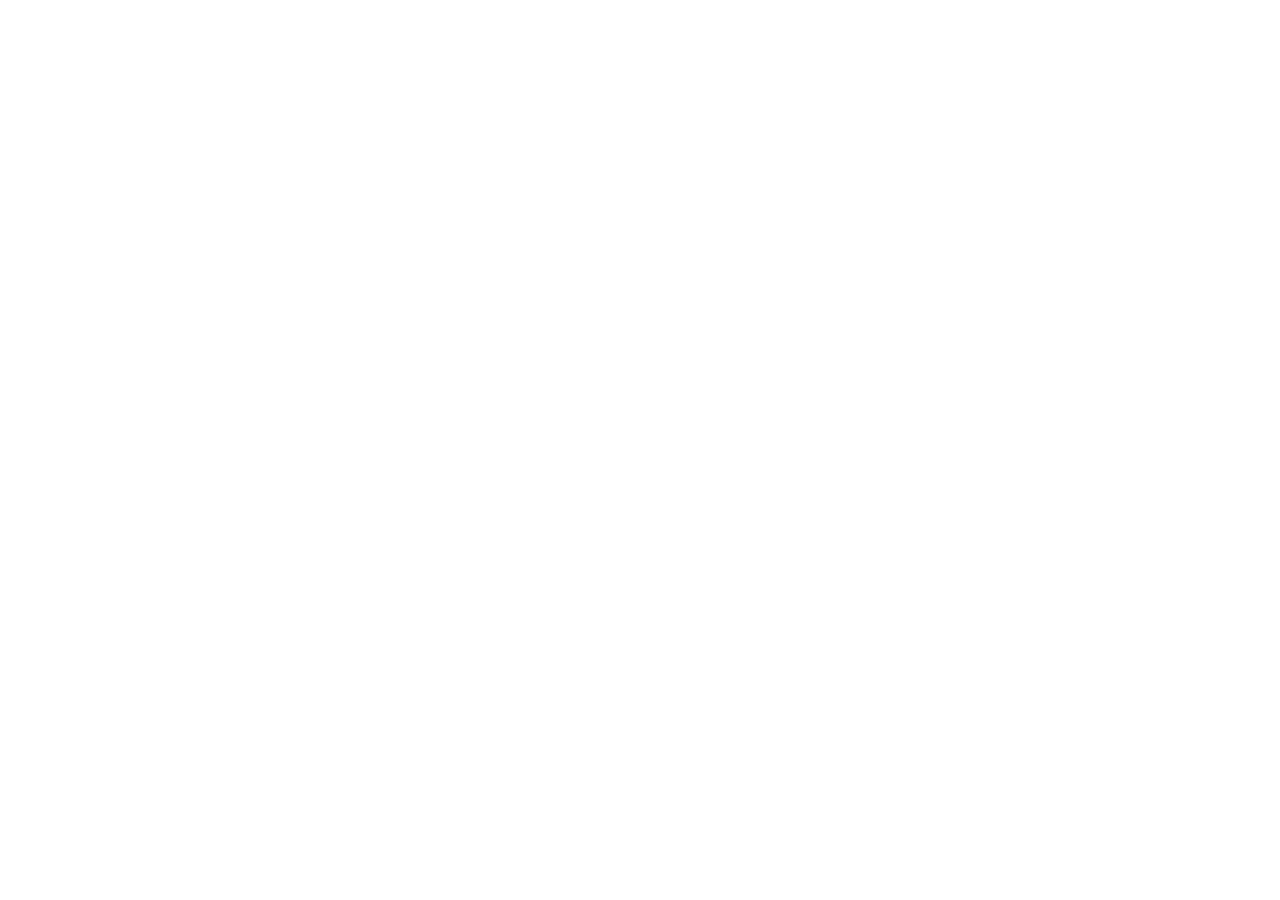
==== index.html @ 52cd780a "更新 index.html" ====
<!DOCTYPE html>
<html lang="zh-TW">
<head>
    <meta charset="UTF-8">
    <meta name="viewport" content="width=device-width, initial-scale=1.0, maximum-scale=1.0, user-scalable=no">
    <title>2025 富國島親子之旅</title>
    
    <!-- 引入 Tailwind CSS -->
    <script src="https://cdn.tailwindcss.com"></script>
    
    <!-- 引入 React 和 Babel -->
    <script crossorigin src="https://unpkg.com/react@18/umd/react.production.min.js"></script>
    <script crossorigin src="https://unpkg.com/react-dom@18/umd/react-dom.production.min.js"></script>
    <script src="https://unpkg.com/@babel/standalone/babel.min.js"></script>

    <style>
        /* 隱藏滾動條但保留功能 */
        .hide-scrollbar::-webkit-scrollbar {
            display: none;
        }
        .hide-scrollbar {
            -ms-overflow-style: none;
            scrollbar-width: none;
        }
        /* iOS 安全區域適配 */
        .pb-safe {
            padding-bottom: env(safe-area-inset-bottom, 20px);
        }
        body {
            -webkit-tap-highlight-color: transparent;
            font-family: -apple-system, BlinkMacSystemFont, "Segoe UI", Roboto, Helvetica, Arial, sans-serif;
        }
        /* 動畫效果 */
        @keyframes float {
            0% { transform: translateY(0px); }
            50% { transform: translateY(-10px); }
            100% { transform: translateY(0px); }
        }
        .animate-float {
            animation: float 3s ease-in-out infinite;
        }
    </style>
</head>
<body class="bg-slate-50 text-slate-800">
    <div id="root"></div>

    <script type="text/babel">
        const { useState, useEffect } = React;

        // --- 圖示組件 (SVG) ---
        const IconBase = ({ children, size = 24, className = "" }) => (
            <svg xmlns="http://www.w3.org/2000/svg" width={size} height={size} viewBox="0 0 24 24" fill="none" stroke="currentColor" strokeWidth="2" strokeLinecap="round" strokeLinejoin="round" className={className}>{children}</svg>
        );

        const Icons = {
            Plane: (props) => <IconBase {...props}><path d="M2 22h20"/><path d="M20.5 10.5a2.5 2.5 0 0 0-2.5-2.5H12L8.5 2H2v6l3.5 3.5L2 19h16v3"/></IconBase>,
            Hotel: (props) => <IconBase {...props}><path d="M2 22h20"/><path d="M10 2h4a2 2 0 0 1 2 2v1h-8V4a2 2 0 0 1 2-2Z"/><path d="M4 10h16v10H4z"/><path d="M10 10v10"/><path d="M16 5v5"/><path d="M8 5v5"/></IconBase>,
            MapPin: (props) => <IconBase {...props}><path d="M20 10c0 6-8 12-8 12s-8-6-8-12a8 8 0 0 1 16 0Z"/><circle cx="12" cy="10" r="3"/></IconBase>,
            Sun: (props) => <IconBase {...props}><circle cx="12" cy="12" r="4"/><path d="M12 2v2"/><path d="M12 20v2"/><path d="m4.93 4.93 1.41 1.41"/><path d="m17.66 17.66 1.41 1.41"/><path d="M2 12h2"/><path d="M20 12h2"/><path d="m6.34 17.66-1.41 1.41"/><path d="m19.07 4.93-1.41 1.41"/></IconBase>,
            Moon: (props) => <IconBase {...props}><path d="M12 3a6 6 0 0 0 9 9 9 9 0 1 1-9-9Z"/></IconBase>,
            Utensils: (props) => <IconBase {...props}><path d="M3 2v7c0 1.1.9 2 2 2h4a2 2 0 0 0 2-2V2"/><path d="M7 2v20"/><path d="M21 15V2v0a5 5 0 0 0-5 5v6c0 1.1.9 2 2 2h3Zm0 0v7"/></IconBase>,
            Camera: (props) => <IconBase {...props}><path d="M14.5 4h-5L7 7H4a2 2 0 0 0-2 2v9a2 2 0 0 0 2 2h16a2 2 0 0 0 2-2V9a2 2 0 0 0-2-2h-3l-2.5-3z"/><circle cx="12" cy="13" r="3"/></IconBase>,
            ShoppingBag: (props) => <IconBase {...props}><path d="M6 2 3 6v14a2 2 0 0 0 2 2h14a2 2 0 0 0 2-2V6l-3-4Z"/><path d="M3 6h18"/><path d="M16 10a4 4 0 0 1-8 0"/></IconBase>,
            Ticket: (props) => <IconBase {...props}><path d="M2 9a3 3 0 0 1 0 6v2a2 2 0 0 0 2 2h16a2 2 0 0 0 2-2v-2a3 3 0 0 1 0-6V7a2 2 0 0 0-2-2H4a2 2 0 0 0-2 2Z"/><path d="M13 5v2"/><path d="M13 17v2"/><path d="M13 11v2"/></IconBase>,
            Info: (props) => <IconBase {...props}><circle cx="12" cy="12" r="10"/><path d="M12 16v-4"/><path d="M12 8h.01"/></IconBase>,
            X: (props) => <IconBase {...props}><path d="M18 6 6 18"/><path d="m6 6 12 12"/></IconBase>,
            ChevronRight: (props) => <IconBase {...props}><path d="m9 18 6-6-6-6"/></IconBase>,
            Calendar: (props) => <IconBase {...props}><rect width="18" height="18" x="3" y="4" rx="2" ry="2"/><line x1="16" x2="16" y1="2" y2="6"/><line x1="8" x2="8" y1="2" y2="6"/><line x1="3" x2="21" y1="10" y2="10"/></IconBase>,
            Map: (props) => <IconBase {...props}><polygon points="3 6 9 3 15 6 21 3 21 18 15 21 9 18 3 21"/><line x1="9" x2="9" y1="3" y2="18"/><line x1="15" x2="15" y1="6" y2="21"/></IconBase>,
            CloudSun: (props) => <IconBase {...props}><path d="M12 2v2"/><path d="m4.93 4.93 1.41 1.41"/><path d="M20 12h2"/><path d="m19.07 4.93-1.41 1.41"/><path d="M15.947 12.65a4 4 0 0 0-5.925-4.128"/><path d="M13 22H7a5 5 0 1 1 4.9-6H13a3 3 0 0 1 0 6Z"/></IconBase>,
            Clock: (props) => <IconBase {...props}><circle cx="12" cy="12" r="10"/><polyline points="12 6 12 12 16 14"/></IconBase>,
            ArrowRight: (props) => <IconBase {...props}><line x1="5" y1="12" x2="19" y2="12"/><polyline points="12 5 19 12 12 19"/></IconBase>,
            Coffee: (props) => <IconBase {...props}><path d="M17 8h1a4 4 0 1 1 0 8h-1"/><path d="M3 8h14v9a4 4 0 0 1-4 4H7a4 4 0 0 1-4-4Z"/><line x1="6" x2="6" y1="2" y2="4"/><line x1="10" x2="10" y1="2" y2="4"/><line x1="14" x2="14" y1="2" y2="4"/></IconBase>,
            CheckCircle: (props) => <IconBase {...props}><path d="M22 11.08V12a10 10 0 1 1-5.93-9.14"/><polyline points="22 4 12 14.01 9 11.01"/></IconBase>
        };

        // --- 數據資料 ---

        const itineraryData = [
          {
            day: 1,
            date: "11月29日 (六)",
            title: "抵達與夜市體驗",
            hotel: {
              name: "塔希提中央海景飯店",
              sub: "Tahiti Central Hotel",
              checkIn: "14:00",
              checkOut: "12:00",
              note: "🈲 榴槤、山竹入內",
              locationQuery: "Tahiti Central Hotel Phu Quoc"
            },
            events: [
              {
                time: "14:00",
                endTime: "16:50",
                title: "飛往富國島",
                type: "flight",
                icon: Icons.Plane,
                location: "桃園機場 (TPE) -> 富國島 (PQC)",
                desc: "航班 VJ845。抵達後辦理入境手續，領取行李。",
                detail: {
                  info: "越捷航空 VJ845",
                  seat: "經濟艙",
                  terminal: "T1 (桃園) -> PQC"
                }
              },
              {
                time: "17:30",
                title: "飯店 Check-in",
                type: "hotel",
                icon: Icons.Hotel,
                location: "塔希提中央海景飯店",
                desc: "位於中部楊東鎮，交通便利。",
                mapQuery: "Tahiti Central Hotel Phu Quoc"
              },
              {
                time: "18:00",
                title: "飯店周邊親子美食 (口袋名單)",
                type: "food",
                icon: Icons.Utensils,
                location: "Tran Hung Dao 路 (飯店步行圈)",
                desc: "若不去夜市的替代方案。Xin Chao 海景餐廳、Crab House 蟹屋。",
                mapQuery: "Xin Chao Seafood Restaurant Phu Quoc",
                detail: {
                  "Xin Chao (欣查奧)": "66 Tran Hung Dao (步行僅 3 分鐘，就在飯店斜對面)。海景優美，環境舒適衛生，適合帶長輩與小孩。",
                  "Crab House (蟹屋)": "26 Nguyen Trai (車程約 5 分鐘)。美式肯瓊風味手抓海鮮，氣氛歡樂，小朋友會喜歡。",
                  "Bun Quay Kien Xay": "28 Bach Dang (靠近夜市)。必吃「客家攪拌米粉」，體驗DIY醬料樂趣。"
                }
              },
              {
                time: "18:40",
                title: "前往夜市交通",
                type: "transport",
                icon: Icons.MapPin,
                location: "飯店 -> 夜市 (距離約 1km)",
                desc: "選擇步行或搭車前往。",
                detail: {
                  "步行": "約 10-15 分鐘。出飯店左轉沿 Tran Hung Dao 路直行。",
                  "計程車/Grab": "約 3 分鐘。車資約 20,000 - 30,000 VND。"
                }
              },
              {
                time: "19:00",
                title: "富國島夜市 (Phu Quoc Night Market)",
                type: "food",
                icon: Icons.Utensils,
                location: "楊東鎮中心",
                desc: "晚餐自理。推薦：炒冰、椰子冰淇淋、海鮮大排檔、法棍。",
                mapQuery: "Phu Quoc Night Market",
                detail: {
                  tips: "當地名稱：Chợ Đêm Phú Quốc。人多請注意隨身財物。",
                  mustEat: "烤海膽、椰子糖"
                }
              }
            ]
          },
          {
            day: 2,
            date: "11月30日 (日)",
            title: "採買與南部風情",
            hotel: {
              name: "富國翡翠灣高級公寓",
              sub: "Premier Residences Emerald Bay",
              checkIn: "15:00",
              checkOut: "12:00",
              note: "早餐 06:30-10:00 | 📍 南部 Khem Beach",
              locationQuery: "Premier Residences Phu Quoc Emerald Bay"
            },
            events: [
              {
                time: "07:00",
                title: "早餐時光",
                type: "food",
                icon: Icons.Coffee,
                location: "Tahiti Central Hotel",
                desc: "供應時間：06:30 - 09:30。位於飯店餐廳。",
              },
              {
                time: "07:45",
                title: "前往超市交通",
                type: "transport",
                icon: Icons.MapPin,
                location: "飯店 -> Kingkong Mart (約 2.9km)",
                desc: "位於同條路 (Tran Hung Dao) 南方，距離稍遠。",
                detail: {
                  "計程車/Grab": "推薦。車程約 6-8 分鐘，車資約 30,000 - 50,000 VND。",
                  "步行": "約 35-40 分鐘 (天氣炎熱，不建議步行)。"
                }
              },
              {
                time: "08:00",
                title: "Kingkong Mart 採買",
                type: "shopping",
                icon: Icons.ShoppingBag,
                location: "中部楊東鎮",
                desc: "富國島最大超市，購買伴手禮、零食、牛奶、防曬乳。",
                mapQuery: "Kingkong Mart Phu Quoc",
                detail: {
                  tips: "必買：腰果、胡椒、G7咖啡、Sim酒。",
                  location_context: "距離夜市 (市中心) 約 2.5km，沿 Tran Hung Dao 路直行可達。"
                }
              },
              {
                time: "12:00",
                title: "Sao Beach (白沙灘)",
                type: "activity",
                icon: Icons.Sun,
                location: "東南部海岸",
                desc: "午餐推薦 Paradiso Restaurant。玩沙、網紅鞦韆。",
                mapQuery: "Sao Beach Phu Quoc"
              },
              {
                time: "16:00",
                title: "飯店 Check-in",
                type: "hotel",
                icon: Icons.Hotel,
                location: "富國翡翠灣高級公寓",
                mapQuery: "Premier Residences Phu Quoc Emerald Bay"
              },
              {
                time: "17:30",
                title: "日落小鎮 (Sunset Town)",
                type: "sightseeing",
                icon: Icons.Camera,
                location: "南部安泰鎮",
                desc: "地中海風格建築。晚餐推薦：Sorrento (披薩) 或 Runam。",
                mapQuery: "Sunset Town Phu Quoc"
              },
              {
                time: "21:00",
                title: "海洋之吻 (Kiss of the Sea)",
                type: "show",
                icon: Icons.Ticket,
                location: "日落小鎮海灘",
                desc: "結合水舞、火舞與高空煙火的壓軸秀。",
                mapQuery: "Kiss of the Sea show Phu Quoc"
              }
            ]
          },
          {
            day: 3,
            date: "12月01日 (一)",
            title: "奢華度假與夜釣",
            hotel: {
              name: "新世界富國島度假村",
              sub: "New World Phu Quoc Resort",
              checkIn: "15:00",
              checkOut: "12:00",
              note: "早餐 07:00-10:30 | 私人泳池別墅",
              locationQuery: "New World Phu Quoc Resort"
            },
            events: [
              {
                time: "07:30",
                title: "早餐時光",
                type: "food",
                icon: Icons.Coffee,
                location: "Mercato Restaurant",
                desc: "供應時間：06:30 - 10:00。盡情享用五星級自助餐。",
              },
              {
                time: "12:00",
                title: "飯店轉換 & 退房",
                type: "transport",
                icon: Icons.Hotel,
                location: "Premier Residences -> New World (約 750m)",
                desc: "中午 12:00 退房。兩間飯店皆位於 Khem Beach，距離極近。",
                detail: {
                  "計程車/Grab": "約 2 分鐘。建議搭車搬運行李。",
                  "步行": "約 10 分鐘 (沿海灘或道路)。"
                }
              },
              {
                time: "12:15",
                title: "Check-in & 寄放行李",
                type: "hotel",
                icon: Icons.Hotel,
                location: "新世界度假村",
                desc: "享受私人海灘，視潮汐狀況趕海捕蟹。",
                mapQuery: "New World Phu Quoc Resort"
              },
              {
                time: "14:00",
                title: "飯店設施打混",
                type: "relax",
                icon: Icons.Sun,
                location: "飯店內",
                desc: "私人泳池游泳、兒童俱樂部。"
              },
              {
                time: "17:00",
                title: "日落夜釣 (Night Fishing)",
                type: "activity",
                icon: Icons.Moon,
                location: "南部碼頭出海",
                desc: "觀賞日落 -> 釣墨魚體驗 -> 船上享用海鮮粥/炒麵。",
                detail: {
                  tips: "船家會提供釣具。建議容易暈船者提前吃藥。"
                }
              }
            ]
          },
          {
            day: 4,
            date: "12月02日 (二)",
            title: "跨海纜車與水樂園",
            hotel: {
              name: "新世界富國島度假村",
              sub: "續住",
              checkIn: "-",
              checkOut: "12:00",
              note: "好好享受設施",
              locationQuery: "New World Phu Quoc Resort"
            },
            events: [
              {
                time: "08:00",
                title: "早餐時光",
                type: "food",
                icon: Icons.Coffee,
                location: "The Bay Kitchen",
                desc: "供應時間：07:00 - 10:30。享受悠閒的度假早餐。",
              },
              {
                time: "09:00",
                title: "SUP 漿板玩水",
                type: "activity",
                icon: Icons.Sun,
                location: "飯店私人海灘",
                desc: "上午海況通常較平靜，適合玩水。"
              },
              {
                time: "13:30",
                title: "太陽世界香島樂園",
                type: "activity",
                icon: Icons.Ticket,
                location: "Hon Thom Island",
                desc: "搭乘世界最長跨海纜車。遊玩 Aquatopia 水樂園 (漂漂河、兒童戲水區)。",
                mapQuery: "An Thoi Cable Car Station",
                detail: {
                  tips: "纜車單程約20分鐘。記得帶泳衣、浴巾。"
                }
              },
              {
                time: "17:30",
                title: "親吻橋 (Kiss Bridge)",
                type: "sightseeing",
                icon: Icons.Camera,
                location: "日落小鎮",
                desc: "夕陽最佳觀賞點。欣賞完日落後可準備看秀。",
                mapQuery: "Kiss Bridge Phu Quoc"
              },
              {
                time: "18:00",
                title: "日落小鎮表演時刻表 (週二)",
                type: "show",
                icon: Icons.Ticket,
                location: "Sunset Town / Vui-Fest Bazaar",
                desc: "⚠️ 注意：週二「海洋之吻」停演。推薦觀賞以下節目：",
                mapQuery: "Sunset Town Phu Quoc",
                detail: {
                  "18:00 - Love Hurricane": "愛情颶風 (水上特技秀)：結合水上摩托車 (Jetski) 與飛板 (Flyboard) 的高難度演出。地點：Kiss Bridge 海灣。",
                  "19:00 - Vui-Fest Street Show": "Loảng Xoảng Show (廚具敲擊樂) & Tinh Tươm Show (馬戲雜耍)。地點：Vui-Fest 夜市。",
                  "19:30 - 越式木偶戲": "越南傳統水上木偶戲。地點：海灘 A Ơi 劇院。",
                  "20:00 - Symphony of the Sea": "大海交響曲：結合鼓樂、旗舞與極限運動的夜間秀。地點：Kiss Bridge 海灣。"
                }
              }
            ]
          },
          {
            day: 5,
            date: "12月03日 (三)",
            title: "移動至北部不夜城",
            hotel: {
              name: "溫德姆花園大世界飯店",
              sub: "Wyndham Garden Grandworld",
              checkIn: "14:00",
              checkOut: "12:00",
              note: "早餐 06:00-10:00 | 位於北島不夜城",
              locationQuery: "Wyndham Garden Grandworld Phu Quoc"
            },
            events: [
              {
                time: "08:00",
                title: "早餐時光",
                type: "food",
                icon: Icons.Coffee,
                location: "The Bay Kitchen",
                desc: "供應時間：07:00 - 10:30。",
              },
              {
                time: "12:00",
                title: "退房 & 移動",
                type: "transport",
                icon: Icons.MapPin,
                location: "南部 -> 北部",
                desc: "中午 12:00 退房後出發。車程約 1 - 1.5 小時。",
              },
              {
                time: "18:00",
                title: "富國大世界 (Grand World)",
                type: "sightseeing",
                icon: Icons.Moon,
                location: "Grand World",
                desc: "威尼斯運河、竹造傳奇建築。晚餐在此解決。",
                mapQuery: "Grand World Phu Quoc"
              },
              {
                time: "18:30",
                title: "北島親子美食口袋名單",
                type: "food",
                icon: Icons.Utensils,
                location: "Grand World / Almaz",
                desc: "Madame Thao (越式家常)、Pizza Taxi (小孩最愛)、Bach Giai (百佳中餐廳)。",
                mapQuery: "Madame Thao Grand World",
                detail: {
                  "Madame Thao": "越式家常菜，口味適中，環境乾淨，適合家庭用餐。",
                  "Bach Giai (百佳)": "位於 Almaz 中心，提供精緻中餐，若想念中式熱炒可選。",
                  "Pizza Taxi": "口味接受度高，有義大利麵與披薩，小孩最愛。",
                  "JMT Korean": "韓式料理，小菜豐富，也是換口味的好選擇。"
                }
              },
              {
                time: "20:15",
                title: "越南國粹 (Quintessence of Vietnam)",
                type: "show",
                icon: Icons.Ticket,
                location: "Grand World (Tinh Hoa Vietnam Area)",
                desc: "大型實景多媒體秀，結合3D光雕與水舞，演繹越南歷史文化。",
                mapQuery: "The Quintessence of Vietnam Grand World Phu Quoc",
                detail: {
                  tips: "演出時間 20:15 - 21:00。建議提前入場。場面震撼，值得一看。",
                  price: "約 300,000 VND (成人)"
                }
              }
            ]
          },
          {
            day: 6,
            date: "12月04日 (四)",
            title: "珍珠樂園 VinWonders",
            hotel: {
              name: "溫德姆花園大世界飯店",
              sub: "續住",
              checkIn: "-",
              checkOut: "12:00",
              note: "記得設鬧鐘，明天去Safari",
              locationQuery: "Wyndham Garden Grandworld Phu Quoc"
            },
            events: [
              {
                time: "07:30",
                title: "早餐時光",
                type: "food",
                icon: Icons.Coffee,
                location: "Nautilus Restaurant",
                desc: "供應時間：06:00 - 10:00。",
              },
              {
                time: "09:00",
                title: "富國島珍珠遊樂園",
                type: "activity",
                icon: Icons.Ticket,
                location: "VinWonders",
                desc: "全日遊玩。請先確認兒童海洋生物學體驗集合地點。",
                mapQuery: "VinWonders Phu Quoc",
                detail: {
                  tips: "100cm+ 兒童可玩大多家庭設施。"
                }
              },
              {
                time: "10:00",
                endTime: "12:00",
                title: "兒童海洋生物學體驗 (Junior Marine Biologist)",
                type: "activity",
                icon: Icons.Ticket,
                location: "水族館 (The Sea Shell)",
                desc: "10:00 - 12:00 體驗活動。讓孩子化身小小生物學家，探索海洋奧秘。",
              },
              {
                time: "12:30",
                title: "海底餐廳午餐",
                type: "food",
                icon: Icons.Utensils,
                location: "Deep Sea Cafeteria",
                desc: "在巨型水族箱旁用餐，與魚兒共進午餐。",
                mapQuery: "Deep Sea Cafeteria VinWonders"
              },
              {
                time: "14:00",
                title: "人魚表演 (Mermaid Show)",
                type: "show",
                icon: Icons.Camera,
                location: "水族館 (The Sea Shell)",
                desc: "14:00 場次。欣賞人魚公主在水底的曼妙舞姿。",
                detail: {
                  tips: "建議提前 15 分鐘前往水族館大水槽前佔位。"
                }
              },
              {
                time: "18:45",
                title: "ONCE Show 城堡煙火秀",
                type: "show",
                icon: Icons.Sun,
                location: "鳳凰火廣場",
                desc: "3D投影+水舞+煙火實景秀。必看！",
                detail: {
                  tips: "建議提前 20 分鐘卡位。位置選廣場中央偏後。"
                }
              },
              {
                time: "21:30",
                title: "威尼斯的色彩",
                type: "show",
                icon: Icons.Moon,
                location: "Grand World 愛之湖",
                desc: "水幕投影秀。"
              }
            ]
          },
          {
            day: 7,
            date: "12月05日 (五)",
            title: "野生動物園 Safari",
            hotel: {
              name: "溫德姆花園大世界飯店",
              sub: "續住",
              checkIn: "-",
              checkOut: "12:00",
              note: "整理行李，明天回程",
              locationQuery: "Wyndham Garden Grandworld Phu Quoc"
            },
            events: [
              {
                time: "07:30",
                title: "早餐時光",
                type: "food",
                icon: Icons.Coffee,
                location: "Nautilus Restaurant",
                desc: "供應時間：06:00 - 10:00。",
              },
              {
                time: "09:00",
                title: "搭乘 Safari Bus (最佳時段)",
                type: "activity",
                icon: Icons.Camera,
                location: "Vinpearl Safari 猛獸區",
                desc: "建議一早入園先去搭乘，此時動物最活躍，且不需排隊太久。",
                mapQuery: "Vinpearl Safari Phu Quoc"
              },
              {
                time: "10:00",
                title: "Kids Zoo 餵食動物 (最佳時段)",
                type: "activity",
                icon: Icons.Ticket,
                location: "Kids Zoo 區域",
                desc: "上午時段動物食慾較好，適合互動拍照。",
                detail: {
                  tips: "可免費領取飼料或現場購買。"
                }
              },
              {
                time: "12:00",
                title: "長頸鹿餐廳午餐",
                type: "food",
                icon: Icons.Utensils,
                location: "Giraffe Restaurant",
                desc: "購買紅蘿蔔條 (30k VND) 親手餵長頸鹿。",
                mapQuery: "Giraffe Restaurant Phu Quoc"
              },
              {
                time: "14:30",
                title: "小小保育員 (Junior Zoo Keeper)",
                type: "activity",
                icon: Icons.Ticket,
                location: "Kids Zoo 區域",
                desc: "14:30 場次。體驗照顧小動物、清理環境。",
                mapQuery: "Vinpearl Safari Phu Quoc",
                detail: {
                  tips: "名額有限，建議入園後儘早前往 Kids Zoo 詢問或預約。",
                  highlight: "寓教於樂的親子體驗"
                }
              },
              {
                time: "16:30",
                title: "泰迪熊博物館 (Teddy Bear Museum)",
                type: "sightseeing",
                icon: Icons.Ticket,
                location: "Grand World 內",
                desc: "動物園行程結束後前往。收藏豐富泰迪熊，適合親子拍照。",
                mapQuery: "Teddy Bear Museum Phu Quoc"
              },
              {
                time: "19:00",
                title: "夜遊野生動物園 (Night Safari)",
                type: "activity",
                icon: Icons.Moon,
                location: "Vinpearl Safari",
                desc: "需提前預約。觀察夜行性動物。",
                detail: {
                  tips: "若無預約到，可改看《越南精髓》表演。"
                }
              }
            ]
          },
          {
            day: 8,
            date: "12月06日 (六)",
            title: "返程",
            hotel: {
              name: "甜蜜的家",
              sub: "Sweet Home",
              checkIn: "-",
              checkOut: "-",
              note: "-",
              locationQuery: ""
            },
            events: [
              {
                time: "06:00",
                title: "退房 & 前往機場",
                type: "transport",
                icon: Icons.MapPin,
                location: "前往 PQC 機場",
                desc: "預留 40-50 分鐘車程。",
              },
              {
                time: "06:30",
                title: "早餐時光",
                type: "food",
                icon: Icons.Coffee,
                location: "外帶或機場使用",
                desc: "因出發較早，建議前一晚請飯店準備早餐盒 (Breakfast Box)。",
              },
              {
                time: "08:25",
                title: "飛往台北",
                type: "flight",
                icon: Icons.Plane,
                location: "富國島 (PQC) -> 桃園 (TPE)",
                desc: "航班 VJ844。預計 13:00 抵達。",
                detail: {
                  info: "越捷航空 VJ844",
                  seat: "經濟艙",
                  arrival: "13:00 TPE"
                }
              }
            ]
          }
        ];

        // --- 組件 ---

        const WelcomeScreen = ({ onStart, countdownText, status }) => (
            <div className="fixed inset-0 z-50 bg-gradient-to-br from-blue-600 to-teal-500 flex flex-col items-center justify-center text-white px-6">
                <div className="absolute top-0 left-0 w-full h-full opacity-10 bg-[url('https://www.transparenttextures.com/patterns/cubes.png')]"></div>
                <div className="animate-float mb-8">
                    <Icons.Plane size={80} />
                </div>
                <h1 className="text-4xl font-bold mb-2 text-center">2025 富國島之旅</h1>
                <p className="text-lg text-blue-100 mb-8 text-center font-medium tracking-wide">2025.11.29 - 12.06</p>
                <div className="bg-white/20 backdrop-blur-sm rounded-xl p-6 mb-10 max-w-xs w-full border border-white/30 shadow-lg">
                    <div className="text-center">
                        {status === 'before' && (
                            <>
                                <p className="text-sm text-blue-100 mb-1">距離出發還有</p>
                                <p className="text-2xl font-bold font-mono">{countdownText}</p>
                            </>
                        )}
                        {status === 'ended' && (
                            <>
                                <Icons.CheckCircle size={48} className="mx-auto mb-2 text-teal-300" />
                                <p className="text-2xl font-bold">已完成旅程</p>
                                <p className="text-sm text-blue-100 mt-1">期待下次旅行！</p>
                            </>
                        )}
                    </div>
                </div>
                <button 
                    onClick={onStart}
                    className="group relative bg-white text-teal-600 font-bold py-4 px-10 rounded-full shadow-xl hover:shadow-2xl transition-all active:scale-95 flex items-center gap-2"
                >
                    <span>{status === 'ended' ? '回顧行程' : '開始旅程'}</span>
                    <Icons.ArrowRight size={20} className="group-hover:translate-x-1 transition-transform" />
                </button>
                <p className="absolute bottom-8 text-xs text-blue-200/60">Designed for your Family Trip</p>
            </div>
        );

        const Modal = ({ isOpen, onClose, title, children, mapQuery }) => {
          if (!isOpen) return null;
          return (
            <div className="fixed inset-0 z-50 flex items-center justify-center px-4 bg-black/60 backdrop-blur-sm animate-in fade-in duration-200">
              <div className="bg-white w-full max-w-sm rounded-2xl shadow-2xl overflow-hidden transform transition-all scale-100">
                <div className="bg-teal-600 p-4 flex justify-between items-center">
                  <h3 className="text-white font-bold text-lg truncate pr-4">{title}</h3>
                  <button onClick={onClose} className="text-white/80 hover:text-white p-1 rounded-full hover:bg-white/10 transition-colors">
                    <Icons.X size={24} />
                  </button>
                </div>
                <div className="p-6 space-y-4 max-h-[70vh] overflow-y-auto">
                  {children}
                  {mapQuery && (
                    <a 
                      href={`https://www.google.com/maps/search/?api=1&query=${encodeURIComponent(mapQuery)}`}
                      target="_blank" 
                      rel="noreferrer"
                      className="flex items-center justify-center w-full gap-2 bg-teal-50 text-teal-700 py-3 rounded-xl font-semibold hover:bg-teal-100 transition-colors mt-4 border border-teal-200"
                    >
                      <Icons.Map size={20} />
                      開啟 Google Maps 導航
                    </a>
                  )}
                </div>
              </div>
            </div>
          );
        };

        const WeatherWidget = () => {
          return (
            <div className="flex items-center gap-2 bg-white/20 backdrop-blur-md rounded-full px-3 py-1 text-white text-sm font-medium border border-white/30">
              <Icons.CloudSun size={16} />
              <span>28°C</span>
              <span className="opacity-70">|</span>
              <span>富國島</span>
            </div>
          );
        };

        const DayTab = ({ day, date, isActive, onClick }) => (
          <button
            onClick={onClick}
            className={`flex-shrink-0 flex flex-col items-center justify-center px-4 py-2 rounded-xl transition-all duration-300 min-w-[80px] snap-center ${
              isActive 
                ? 'bg-teal-600 text-white shadow-lg scale-105 ring-2 ring-teal-200' 
                : 'bg-white text-slate-500 hover:bg-slate-50 border border-slate-200'
            }`}
          >
            <span className={`text-xs font-bold uppercase tracking-wider ${isActive ? 'text-teal-100' : 'text-slate-400'}`}>Day {day}</span>
            <span className="text-sm font-bold whitespace-nowrap mt-0.5">{date.split(' ')[0]}</span>
          </button>
        );

        const TimelineItem = ({ event, isLast, onOpenModal }) => {
          const Icon = event.icon;
          return (
            <div className="relative pl-8 pb-8 group">
              {/* 連接線 */}
              {!isLast && (
                <div className="absolute left-[11px] top-8 bottom-0 w-[2px] bg-slate-200 group-hover:bg-teal-200 transition-colors"></div>
              )}
              
              {/* 時間點圓圈 */}
              <div className={`absolute left-0 top-1.5 w-6 h-6 rounded-full border-2 flex items-center justify-center bg-white z-10 shadow-sm transition-all duration-300 ${
                event.type === 'flight' ? 'border-blue-500 text-blue-500' :
                event.type === 'hotel' ? 'border-purple-500 text-purple-500' :
                event.type === 'food' ? 'border-orange-500 text-orange-500' :
                'border-teal-500 text-teal-500'
              }`}>
                <div className={`w-2 h-2 rounded-full ${
                   event.type === 'flight' ? 'bg-blue-500' :
                   event.type === 'hotel' ? 'bg-purple-500' :
                   event.type === 'food' ? 'bg-orange-500' :
                   'bg-teal-500'
                }`} />
              </div>

              {/* 卡片內容 */}
              <div 
                className="bg-white rounded-2xl p-4 shadow-sm border border-slate-100 active:scale-[0.98] transition-all duration-200 touch-manipulation cursor-pointer hover:shadow-md hover:border-teal-100"
                onClick={() => onOpenModal(event)}
              >
                <div className="flex justify-between items-start mb-2">
                  <div className="flex items-center gap-2">
                    <span className="font-mono text-sm font-bold text-slate-400 bg-slate-50 px-2 py-0.5 rounded">{event.time}</span>
                    <span className={`text-xs font-bold px-2 py-0.5 rounded-full uppercase tracking-wider ${
                      event.type === 'flight' ? 'bg-blue-50 text-blue-600' :
                      event.type === 'hotel' ? 'bg-purple-50 text-purple-600' :
                      event.type === 'food' ? 'bg-orange-50 text-orange-600' :
                      'bg-teal-50 text-teal-600'
                    }`}>
                      {event.type === 'flight' ? '交通' : event.type === 'hotel' ? '住宿' : event.type === 'food' ? '美食' : '行程'}
                    </span>
                  </div>
                  {event.mapQuery && <Icons.MapPin size={16} className="text-slate-300" />}
                </div>
                
                <h3 className="text-lg font-bold text-slate-800 mb-1 flex items-center gap-2">
                  <Icon size={20} className={
                     event.type === 'flight' ? 'text-blue-500' :
                     event.type === 'hotel' ? 'text-purple-500' :
                     event.type === 'food' ? 'text-orange-500' :
                     'text-teal-500'
                  }/>
                  {event.title}
                </h3>
                
                <p className="text-slate-500 text-sm leading-relaxed">{event.desc}</p>
                
                {event.location && (
                  <div className="mt-3 flex items-center text-xs text-slate-400 font-medium">
                    <Icons.MapPin size={12} className="mr-1" />
                    {event.location}
                    <Icons.ChevronRight size={12} className="ml-auto opacity-50" />
                  </div>
                )}
              </div>
            </div>
          );
        };

        const HotelBanner = ({ hotel }) => (
          <div className="sticky top-0 z-30 bg-white/90 backdrop-blur-md border-b border-slate-100 shadow-sm px-4 py-3 mb-6 -mx-4">
            <div className="flex items-start gap-3">
              <div className="p-2 bg-indigo-50 rounded-lg text-indigo-600">
                <Icons.Hotel size={20} />
              </div>
              <div className="flex-1 min-w-0">
                <div className="text-xs font-bold text-slate-400 uppercase tracking-wider mb-0.5">本日住宿</div>
                <h3 className="text-sm font-bold text-slate-800 truncate">{hotel.name}</h3>
                <div className="flex items-center gap-2 mt-1 text-xs text-slate-500">
                   <div className="flex items-center gap-1">
                     <Icons.Clock size={12} className="text-teal-600" />
                     <span className="font-medium text-slate-700">入住:</span> {hotel.checkIn}
                   </div>
                   <div className="w-px h-3 bg-slate-300"></div>
                   <div className="flex items-center gap-1">
                     <span className="font-medium text-slate-700">退房:</span> {hotel.checkOut}
                   </div>
                </div>
              </div>
              {hotel.locationQuery && (
                 <a 
                 href={`https://www.google.com/maps/search/?api=1&query=${encodeURIComponent(hotel.locationQuery)}`}
                 target="_blank" 
                 rel="noreferrer"
                 className="p-2 text-slate-400 hover:text-teal-600 transition-colors"
               >
                 <Icons.MapPin size={20} />
               </a>
              )}
            </div>
            {hotel.note && (
              <div className="mt-2 text-[10px] bg-orange-50 text-orange-700 px-2 py-1 rounded flex items-center gap-1">
                <Icons.Info size={10} />
                {hotel.note}
              </div>
            )}
          </div>
        );

        function App() {
          const [activeDay, setActiveDay] = useState(1);
          const [selectedEvent, setSelectedEvent] = useState(null);
          const [isMapMode, setIsMapMode] = useState(false);
          const [showWelcome, setShowWelcome] = useState(false);
          const [welcomeStatus, setWelcomeStatus] = useState('before'); // 'before' | 'ended'
          const [countdown, setCountdown] = useState('');

          const currentDayData = itineraryData.find(d => d.day === activeDay);

          // 智能日期判斷與倒數
          useEffect(() => {
            const updateTime = () => {
                const now = new Date();
                // const now = new Date(2025, 10, 30); // 測試用日期

                const startDate = new Date(2025, 10, 29, 14, 0, 0); // 2025/11/29 14:00
                const endDate = new Date(2025, 11, 6, 23, 59, 59);    // 2025/12/06 23:59

                if (now < startDate) {
                    // 未開始 -> 計算倒數
                    const diff = startDate - now;
                    const days = Math.floor(diff / (1000 * 60 * 60 * 24));
                    const hours = Math.floor((diff % (1000 * 60 * 60 * 24)) / (1000 * 60 * 60));
                    const minutes = Math.floor((diff % (1000 * 60 * 60)) / (1000 * 60));
                    const seconds = Math.floor((diff % (1000 * 60)) / 1000);
                    setCountdown(`${days}天 ${hours}時 ${minutes}分 ${seconds}秒`);
                    setWelcomeStatus('before');
                    setShowWelcome(true);
                } else if (now > endDate) {
                    // 已結束
                    setWelcomeStatus('ended');
                    setShowWelcome(true);
                    setActiveDay(1); // 預設顯示第一天
                } else {
                    // 旅程進行中 -> 計算是第幾天
                    // 簡單計算天數差異
                    const startDay = new Date(2025, 10, 29);
                    const todayNormalized = new Date(now.getFullYear(), now.getMonth(), now.getDate());
                    const diffTime = Math.abs(todayNormalized - startDay);
                    const diffDays = Math.ceil(diffTime / (1000 * 60 * 60 * 24)) + 1;
                    
                    setActiveDay(diffDays);
                    setShowWelcome(false);
                }
            };

            updateTime();
            const timer = setInterval(updateTime, 1000); // 每秒更新

            return () => clearInterval(timer);
          }, []);

          // 首次載入時不自動跳轉頂部，避免遮擋 Welcome
          useEffect(() => {
            if (!showWelcome) {
                window.scrollTo({ top: 0, behavior: 'smooth' });
            }
          }, [activeDay, showWelcome]);

          if (showWelcome) {
              return <WelcomeScreen onStart={() => setShowWelcome(false)} countdownText={countdown} status={welcomeStatus} />;
          }

          return (
            <div className="min-h-screen bg-slate-50 font-sans pb-24 animate-in fade-in duration-500">
              {/* Hero Section */}
              <div className="relative bg-gradient-to-br from-teal-500 to-blue-600 text-white pb-8 pt-12 px-6 rounded-b-[2.5rem] shadow-xl overflow-hidden">
                <div className="absolute top-0 right-0 p-12 opacity-10 transform rotate-12 translate-x-8 -translate-y-8">
                  <Icons.Plane size={120} />
                </div>
                
                <div className="relative z-10">
                  <div className="flex justify-between items-start mb-6">
                    <div className="space-y-1">
                      <h2 className="text-teal-100 font-medium text-sm tracking-widest uppercase">Travel Itinerary</h2>
                      <h1 className="text-3xl font-bold">富國島之旅</h1>
                      <div className="flex items-center gap-2 text-teal-50 text-sm mt-1">
                        <Icons.Calendar size={14} />
                        2025.11.29 - 12.06
                      </div>
                    </div>
                    <WeatherWidget />
                  </div>
                  
                  <div className="bg-white/10 backdrop-blur-md rounded-2xl p-4 border border-white/20">
                     <div className="text-xs text-teal-100 uppercase tracking-wider mb-1">Day {activeDay} / 8</div>
                     <div className="text-xl font-bold flex items-center gap-2">
                       {currentDayData.title}
                     </div>
                  </div>
                </div>
              </div>

              {/* Main Content */}
              <div className="px-4 mt-6 max-w-lg mx-auto">
                
                {/* Daily Hotel Info */}
                <HotelBanner hotel={currentDayData.hotel} />

                {/* Vertical Timeline */}
                <div className="relative">
                  {currentDayData.events.map((event, index) => (
                    <TimelineItem 
                      key={index} 
                      event={event} 
                      isLast={index === currentDayData.events.length - 1}
                      onOpenModal={setSelectedEvent}
                    />
                  ))}
                </div>
              </div>

              {/* Bottom Navigation Tabs */}
              <div className="fixed bottom-0 left-0 right-0 bg-white border-t border-slate-200 shadow-[0_-4px_20px_rgba(0,0,0,0.05)] z-40 pb-safe">
                <div className="flex overflow-x-auto hide-scrollbar py-3 px-4 gap-3 snap-x">
                   {/* Map Toggle Button */}
                   <button 
                    onClick={() => setIsMapMode(true)}
                    className="flex-shrink-0 flex flex-col items-center justify-center px-4 py-2 rounded-xl bg-orange-100 text-orange-700 border border-orange-200 snap-center min-w-[80px]"
                  >
                    <Icons.Map size={18} className="mb-1" />
                    <span className="text-xs font-bold">地圖</span>
                  </button>

                  {itineraryData.map((day) => (
                    <DayTab 
                      key={day.day} 
                      day={day.day} 
                      date={day.date} 
                      isActive={activeDay === day.day} 
                      onClick={() => setActiveDay(day.day)} 
                    />
                  ))}
                </div>
              </div>

              {/* Detail Modal */}
              <Modal 
                isOpen={!!selectedEvent} 
                onClose={() => setSelectedEvent(null)} 
                title={selectedEvent?.title}
                mapQuery={selectedEvent?.mapQuery}
              >
                {selectedEvent && (
                  <div className="space-y-4">
                    <div className="flex items-center gap-3 text-slate-600">
                        {/* 使用 IIFE 或直接渲染該圖示 */}
                        {React.createElement(selectedEvent.icon, { size: 24, className: "text-teal-500" })}
                      <span className="font-bold text-lg">{selectedEvent.location}</span>
                    </div>
                    
                    <div className="bg-slate-50 p-4 rounded-xl border border-slate-100">
                      <h4 className="text-xs font-bold text-slate-400 uppercase mb-2">詳細資訊</h4>
                      <p className="text-slate-700 text-sm leading-relaxed">
                        {selectedEvent.desc}
                      </p>
                    </div>

                    {selectedEvent.detail && (
                      <div className="grid grid-cols-1 gap-2">
                        {Object.entries(selectedEvent.detail).map(([key, value]) => (
                          <div key={key} className="flex items-start gap-2 text-sm">
                             <div className="w-1.5 h-1.5 rounded-full bg-teal-400 mt-2 flex-shrink-0" />
                             <span className="text-slate-600">{value}</span>
                          </div>
                        ))}
                      </div>
                    )}
                  </div>
                )}
              </Modal>

              {/* Map Mode Modal */}
              <Modal 
                isOpen={isMapMode} 
                onClose={() => setIsMapMode(false)} 
                title="行程地標總覽"
              >
                <div className="space-y-2 max-h-[60vh] overflow-y-auto">
                  <p className="text-sm text-slate-500 mb-4">點擊下方地點開啟 Google Maps 導航</p>
                  {[
                     { name: "塔希提飯店", q: "Tahiti Central Hotel Phu Quoc" },
                     { name: "富國島夜市", q: "Phu Quoc Night Market" },
                     { name: "Kingkong Mart", q: "Kingkong Mart Phu Quoc" },
                     { name: "Sao Beach", q: "Sao Beach Phu Quoc" },
                     { name: "日落小鎮", q: "Sunset Town Phu Quoc" },
                     { name: "新世界度假村", q: "New World Phu Quoc Resort" },
                     { name: "香島纜車站", q: "An Thoi Cable Car Station" },
                     { name: "親吻橋", q: "Kiss Bridge Phu Quoc" },
                     { name: "溫德姆 Grand World", q: "Wyndham Garden Grandworld Phu Quoc" },
                     { name: "珍珠遊樂園", q: "VinWonders Phu Quoc" },
                     { name: "野生動物園", q: "Vinpearl Safari Phu Quoc" },
                     { name: "長頸鹿餐廳", q: "Giraffe Restaurant Phu Quoc" },
                     { name: "Madame Thao (北部美食)", q: "Madame Thao Grand World Phu Quoc" },
                     { name: "Bach Giai (北部中餐)", q: "Bach Giai Restaurant Phu Quoc" },
                  ].map((place, i) => (
                    <a 
                      key={i}
                      href={`https://www.google.com/maps/search/?api=1&query=${encodeURIComponent(place.q)}`}
                      target="_blank"
                      rel="noreferrer"
                      className="flex items-center justify-between p-3 bg-slate-50 rounded-lg hover:bg-teal-50 border border-slate-100 transition-colors text-slate-700"
                    >
                      <span className="font-medium">{place.name}</span>
                      <Icons.MapPin size={16} className="text-teal-500" />
                    </a>
                  ))}
                </div>
              </Modal>
            </div>
          );
        }

        const root = ReactDOM.createRoot(document.getElementById('root'));
        root.render(<App />);
    </script>
</body>
</html>
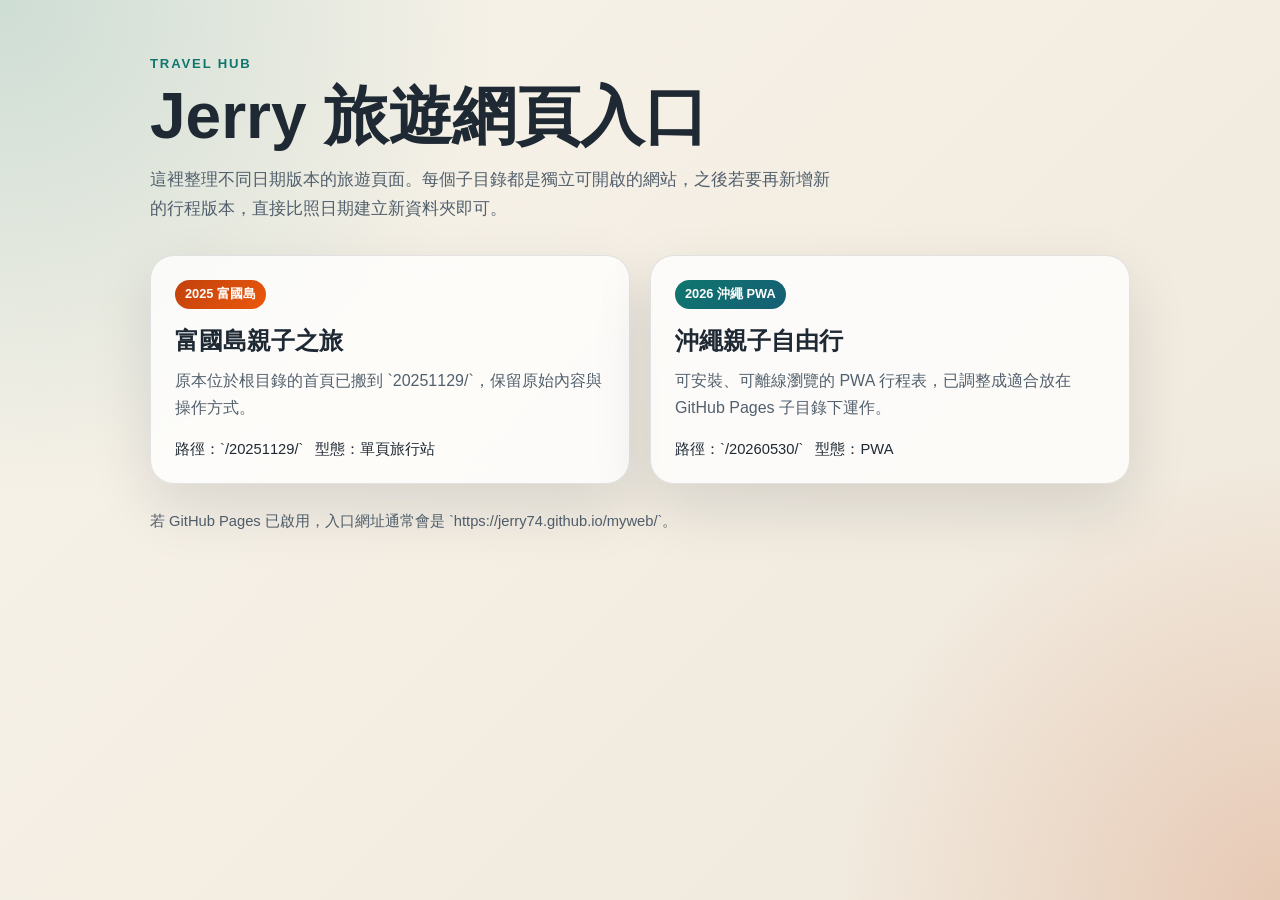
==== commit 5366bc77: "Organize travel pages by date" ====
--- a/index.html
+++ b/index.html
@@ -1,1072 +1,183 @@
-<!DOCTYPE html>
-<html lang="zh-TW">
+<!doctype html>
+<html lang="zh-Hant">
 <head>
-    <meta charset="UTF-8">
-    <meta name="viewport" content="width=device-width, initial-scale=1.0, maximum-scale=1.0, user-scalable=no">
-    <title>2025 富國島親子之旅</title>
-    
-    <!-- 引入 Tailwind CSS -->
-    <script src="https://cdn.tailwindcss.com"></script>
-    
-    <!-- 引入 React 和 Babel -->
-    <script crossorigin src="https://unpkg.com/react@18/umd/react.production.min.js"></script>
-    <script crossorigin src="https://unpkg.com/react-dom@18/umd/react-dom.production.min.js"></script>
-    <script src="https://unpkg.com/@babel/standalone/babel.min.js"></script>
+  <meta charset="utf-8">
+  <meta name="viewport" content="width=device-width, initial-scale=1">
+  <title>Jerry 旅遊網頁入口</title>
+  <style>
+    :root {
+      --bg: #f4efe6;
+      --card: rgba(255, 255, 255, 0.78);
+      --ink: #1f2933;
+      --muted: #52606d;
+      --line: rgba(31, 41, 51, 0.12);
+      --accent: #0f766e;
+      --accent-2: #c2410c;
+      --shadow: 0 24px 60px rgba(15, 23, 42, 0.12);
+    }
 
-    <style>
-        /* 隱藏滾動條但保留功能 */
-        .hide-scrollbar::-webkit-scrollbar {
-            display: none;
-        }
-        .hide-scrollbar {
-            -ms-overflow-style: none;
-            scrollbar-width: none;
-        }
-        /* iOS 安全區域適配 */
-        .pb-safe {
-            padding-bottom: env(safe-area-inset-bottom, 20px);
-        }
-        body {
-            -webkit-tap-highlight-color: transparent;
-            font-family: -apple-system, BlinkMacSystemFont, "Segoe UI", Roboto, Helvetica, Arial, sans-serif;
-        }
-        /* 動畫效果 */
-        @keyframes float {
-            0% { transform: translateY(0px); }
-            50% { transform: translateY(-10px); }
-            100% { transform: translateY(0px); }
-        }
-        .animate-float {
-            animation: float 3s ease-in-out infinite;
-        }
-    </style>
+    * {
+      box-sizing: border-box;
+    }
+
+    body {
+      margin: 0;
+      min-height: 100vh;
+      font-family: "Segoe UI", "Noto Sans TC", sans-serif;
+      color: var(--ink);
+      background:
+        radial-gradient(circle at top left, rgba(15, 118, 110, 0.18), transparent 32%),
+        radial-gradient(circle at bottom right, rgba(194, 65, 12, 0.18), transparent 28%),
+        linear-gradient(135deg, #f8f4eb 0%, #efe7da 100%);
+    }
+
+    main {
+      width: min(980px, calc(100% - 32px));
+      margin: 0 auto;
+      padding: 56px 0 72px;
+    }
+
+    .hero {
+      margin-bottom: 28px;
+    }
+
+    .eyebrow {
+      margin: 0 0 12px;
+      font-size: 0.82rem;
+      font-weight: 700;
+      letter-spacing: 0.14em;
+      text-transform: uppercase;
+      color: var(--accent);
+    }
+
+    h1 {
+      margin: 0;
+      font-size: clamp(2.1rem, 5vw, 4rem);
+      line-height: 1.05;
+    }
+
+    .lead {
+      max-width: 680px;
+      margin: 16px 0 0;
+      font-size: 1.05rem;
+      line-height: 1.7;
+      color: var(--muted);
+    }
+
+    .grid {
+      display: grid;
+      grid-template-columns: repeat(auto-fit, minmax(280px, 1fr));
+      gap: 20px;
+      margin-top: 32px;
+    }
+
+    .card {
+      display: block;
+      padding: 24px;
+      border: 1px solid var(--line);
+      border-radius: 24px;
+      background: var(--card);
+      box-shadow: var(--shadow);
+      backdrop-filter: blur(10px);
+      color: inherit;
+      text-decoration: none;
+      transition: transform 180ms ease, box-shadow 180ms ease, border-color 180ms ease;
+    }
+
+    .card:hover,
+    .card:focus-visible {
+      transform: translateY(-4px);
+      box-shadow: 0 28px 70px rgba(15, 23, 42, 0.16);
+      border-color: rgba(15, 118, 110, 0.28);
+      outline: none;
+    }
+
+    .badge {
+      display: inline-flex;
+      align-items: center;
+      padding: 6px 10px;
+      border-radius: 999px;
+      font-size: 0.8rem;
+      font-weight: 700;
+      color: white;
+      background: linear-gradient(135deg, var(--accent), #155e75);
+    }
+
+    .badge.warm {
+      background: linear-gradient(135deg, var(--accent-2), #ea580c);
+    }
+
+    .card h2 {
+      margin: 16px 0 10px;
+      font-size: 1.5rem;
+    }
+
+    .card p {
+      margin: 0;
+      color: var(--muted);
+      line-height: 1.7;
+    }
+
+    .meta {
+      display: flex;
+      flex-wrap: wrap;
+      gap: 12px;
+      margin-top: 18px;
+      font-size: 0.92rem;
+      color: var(--ink);
+    }
+
+    footer {
+      margin-top: 28px;
+      color: var(--muted);
+      font-size: 0.92rem;
+    }
+
+    @media (max-width: 640px) {
+      main {
+        width: min(100% - 24px, 980px);
+        padding-top: 36px;
+      }
+
+      .card {
+        padding: 20px;
+      }
+    }
+  </style>
 </head>
-<body class="bg-slate-50 text-slate-800">
-    <div id="root"></div>
+<body>
+  <main>
+    <section class="hero">
+      <p class="eyebrow">Travel Hub</p>
+      <h1>Jerry 旅遊網頁入口</h1>
+      <p class="lead">這裡整理不同日期版本的旅遊頁面。每個子目錄都是獨立可開啟的網站，之後若要再新增新的行程版本，直接比照日期建立新資料夾即可。</p>
+    </section>
 
-    <script type="text/babel">
-        const { useState, useEffect } = React;
+    <section class="grid" aria-label="旅遊版本清單">
+      <a class="card" href="./20251129/">
+        <span class="badge warm">2025 富國島</span>
+        <h2>富國島親子之旅</h2>
+        <p>原本位於根目錄的首頁已搬到 `20251129/`，保留原始內容與操作方式。</p>
+        <div class="meta">
+          <span>路徑：`/20251129/`</span>
+          <span>型態：單頁旅行站</span>
+        </div>
+      </a>
 
-        // --- 圖示組件 (SVG) ---
-        const IconBase = ({ children, size = 24, className = "" }) => (
-            <svg xmlns="http://www.w3.org/2000/svg" width={size} height={size} viewBox="0 0 24 24" fill="none" stroke="currentColor" strokeWidth="2" strokeLinecap="round" strokeLinejoin="round" className={className}>{children}</svg>
-        );
+      <a class="card" href="./20260530/">
+        <span class="badge">2026 沖繩 PWA</span>
+        <h2>沖繩親子自由行</h2>
+        <p>可安裝、可離線瀏覽的 PWA 行程表，已調整成適合放在 GitHub Pages 子目錄下運作。</p>
+        <div class="meta">
+          <span>路徑：`/20260530/`</span>
+          <span>型態：PWA</span>
+        </div>
+      </a>
+    </section>
 
-        const Icons = {
-            Plane: (props) => <IconBase {...props}><path d="M2 22h20"/><path d="M20.5 10.5a2.5 2.5 0 0 0-2.5-2.5H12L8.5 2H2v6l3.5 3.5L2 19h16v3"/></IconBase>,
-            Hotel: (props) => <IconBase {...props}><path d="M2 22h20"/><path d="M10 2h4a2 2 0 0 1 2 2v1h-8V4a2 2 0 0 1 2-2Z"/><path d="M4 10h16v10H4z"/><path d="M10 10v10"/><path d="M16 5v5"/><path d="M8 5v5"/></IconBase>,
-            MapPin: (props) => <IconBase {...props}><path d="M20 10c0 6-8 12-8 12s-8-6-8-12a8 8 0 0 1 16 0Z"/><circle cx="12" cy="10" r="3"/></IconBase>,
-            Sun: (props) => <IconBase {...props}><circle cx="12" cy="12" r="4"/><path d="M12 2v2"/><path d="M12 20v2"/><path d="m4.93 4.93 1.41 1.41"/><path d="m17.66 17.66 1.41 1.41"/><path d="M2 12h2"/><path d="M20 12h2"/><path d="m6.34 17.66-1.41 1.41"/><path d="m19.07 4.93-1.41 1.41"/></IconBase>,
-            Moon: (props) => <IconBase {...props}><path d="M12 3a6 6 0 0 0 9 9 9 9 0 1 1-9-9Z"/></IconBase>,
-            Utensils: (props) => <IconBase {...props}><path d="M3 2v7c0 1.1.9 2 2 2h4a2 2 0 0 0 2-2V2"/><path d="M7 2v20"/><path d="M21 15V2v0a5 5 0 0 0-5 5v6c0 1.1.9 2 2 2h3Zm0 0v7"/></IconBase>,
-            Camera: (props) => <IconBase {...props}><path d="M14.5 4h-5L7 7H4a2 2 0 0 0-2 2v9a2 2 0 0 0 2 2h16a2 2 0 0 0 2-2V9a2 2 0 0 0-2-2h-3l-2.5-3z"/><circle cx="12" cy="13" r="3"/></IconBase>,
-            ShoppingBag: (props) => <IconBase {...props}><path d="M6 2 3 6v14a2 2 0 0 0 2 2h14a2 2 0 0 0 2-2V6l-3-4Z"/><path d="M3 6h18"/><path d="M16 10a4 4 0 0 1-8 0"/></IconBase>,
-            Ticket: (props) => <IconBase {...props}><path d="M2 9a3 3 0 0 1 0 6v2a2 2 0 0 0 2 2h16a2 2 0 0 0 2-2v-2a3 3 0 0 1 0-6V7a2 2 0 0 0-2-2H4a2 2 0 0 0-2 2Z"/><path d="M13 5v2"/><path d="M13 17v2"/><path d="M13 11v2"/></IconBase>,
-            Info: (props) => <IconBase {...props}><circle cx="12" cy="12" r="10"/><path d="M12 16v-4"/><path d="M12 8h.01"/></IconBase>,
-            X: (props) => <IconBase {...props}><path d="M18 6 6 18"/><path d="m6 6 12 12"/></IconBase>,
-            ChevronRight: (props) => <IconBase {...props}><path d="m9 18 6-6-6-6"/></IconBase>,
-            Calendar: (props) => <IconBase {...props}><rect width="18" height="18" x="3" y="4" rx="2" ry="2"/><line x1="16" x2="16" y1="2" y2="6"/><line x1="8" x2="8" y1="2" y2="6"/><line x1="3" x2="21" y1="10" y2="10"/></IconBase>,
-            Map: (props) => <IconBase {...props}><polygon points="3 6 9 3 15 6 21 3 21 18 15 21 9 18 3 21"/><line x1="9" x2="9" y1="3" y2="18"/><line x1="15" x2="15" y1="6" y2="21"/></IconBase>,
-            CloudSun: (props) => <IconBase {...props}><path d="M12 2v2"/><path d="m4.93 4.93 1.41 1.41"/><path d="M20 12h2"/><path d="m19.07 4.93-1.41 1.41"/><path d="M15.947 12.65a4 4 0 0 0-5.925-4.128"/><path d="M13 22H7a5 5 0 1 1 4.9-6H13a3 3 0 0 1 0 6Z"/></IconBase>,
-            Clock: (props) => <IconBase {...props}><circle cx="12" cy="12" r="10"/><polyline points="12 6 12 12 16 14"/></IconBase>,
-            ArrowRight: (props) => <IconBase {...props}><line x1="5" y1="12" x2="19" y2="12"/><polyline points="12 5 19 12 12 19"/></IconBase>,
-            Coffee: (props) => <IconBase {...props}><path d="M17 8h1a4 4 0 1 1 0 8h-1"/><path d="M3 8h14v9a4 4 0 0 1-4 4H7a4 4 0 0 1-4-4Z"/><line x1="6" x2="6" y1="2" y2="4"/><line x1="10" x2="10" y1="2" y2="4"/><line x1="14" x2="14" y1="2" y2="4"/></IconBase>,
-            CheckCircle: (props) => <IconBase {...props}><path d="M22 11.08V12a10 10 0 1 1-5.93-9.14"/><polyline points="22 4 12 14.01 9 11.01"/></IconBase>
-        };
-
-        // --- 數據資料 ---
-
-        const itineraryData = [
-          {
-            day: 1,
-            date: "11月29日 (六)",
-            title: "抵達與夜市體驗",
-            hotel: {
-              name: "塔希提中央海景飯店",
-              sub: "Tahiti Central Hotel",
-              checkIn: "14:00",
-              checkOut: "12:00",
-              note: "🈲 榴槤、山竹入內",
-              locationQuery: "Tahiti Central Hotel Phu Quoc"
-            },
-            events: [
-              {
-                time: "14:00",
-                endTime: "16:50",
-                title: "飛往富國島",
-                type: "flight",
-                icon: Icons.Plane,
-                location: "桃園機場 (TPE) -> 富國島 (PQC)",
-                desc: "航班 VJ845。抵達後辦理入境手續，領取行李。",
-                detail: {
-                  info: "越捷航空 VJ845",
-                  seat: "經濟艙",
-                  terminal: "T1 (桃園) -> PQC"
-                }
-              },
-              {
-                time: "17:30",
-                title: "飯店 Check-in",
-                type: "hotel",
-                icon: Icons.Hotel,
-                location: "塔希提中央海景飯店",
-                desc: "位於中部楊東鎮，交通便利。",
-                mapQuery: "Tahiti Central Hotel Phu Quoc"
-              },
-              {
-                time: "18:00",
-                title: "飯店周邊親子美食 (口袋名單)",
-                type: "food",
-                icon: Icons.Utensils,
-                location: "Tran Hung Dao 路 (飯店步行圈)",
-                desc: "若不去夜市的替代方案。Xin Chao 海景餐廳、Crab House 蟹屋。",
-                mapQuery: "Xin Chao Seafood Restaurant Phu Quoc",
-                detail: {
-                  "Xin Chao (欣查奧)": "66 Tran Hung Dao (步行僅 3 分鐘，就在飯店斜對面)。海景優美，環境舒適衛生，適合帶長輩與小孩。",
-                  "Crab House (蟹屋)": "26 Nguyen Trai (車程約 5 分鐘)。美式肯瓊風味手抓海鮮，氣氛歡樂，小朋友會喜歡。",
-                  "Bun Quay Kien Xay": "28 Bach Dang (靠近夜市)。必吃「客家攪拌米粉」，體驗DIY醬料樂趣。"
-                }
-              },
-              {
-                time: "18:40",
-                title: "前往夜市交通",
-                type: "transport",
-                icon: Icons.MapPin,
-                location: "飯店 -> 夜市 (距離約 1km)",
-                desc: "選擇步行或搭車前往。",
-                detail: {
-                  "步行": "約 10-15 分鐘。出飯店左轉沿 Tran Hung Dao 路直行。",
-                  "計程車/Grab": "約 3 分鐘。車資約 20,000 - 30,000 VND。"
-                }
-              },
-              {
-                time: "19:00",
-                title: "富國島夜市 (Phu Quoc Night Market)",
-                type: "food",
-                icon: Icons.Utensils,
-                location: "楊東鎮中心",
-                desc: "晚餐自理。推薦：炒冰、椰子冰淇淋、海鮮大排檔、法棍。",
-                mapQuery: "Phu Quoc Night Market",
-                detail: {
-                  tips: "當地名稱：Chợ Đêm Phú Quốc。人多請注意隨身財物。",
-                  mustEat: "烤海膽、椰子糖"
-                }
-              }
-            ]
-          },
-          {
-            day: 2,
-            date: "11月30日 (日)",
-            title: "採買與南部風情",
-            hotel: {
-              name: "富國翡翠灣高級公寓",
-              sub: "Premier Residences Emerald Bay",
-              checkIn: "15:00",
-              checkOut: "12:00",
-              note: "早餐 06:30-10:00 | 📍 南部 Khem Beach",
-              locationQuery: "Premier Residences Phu Quoc Emerald Bay"
-            },
-            events: [
-              {
-                time: "07:00",
-                title: "早餐時光",
-                type: "food",
-                icon: Icons.Coffee,
-                location: "Tahiti Central Hotel",
-                desc: "供應時間：06:30 - 09:30。位於飯店餐廳。",
-              },
-              {
-                time: "07:45",
-                title: "前往超市交通",
-                type: "transport",
-                icon: Icons.MapPin,
-                location: "飯店 -> Kingkong Mart (約 2.9km)",
-                desc: "位於同條路 (Tran Hung Dao) 南方，距離稍遠。",
-                detail: {
-                  "計程車/Grab": "推薦。車程約 6-8 分鐘，車資約 30,000 - 50,000 VND。",
-                  "步行": "約 35-40 分鐘 (天氣炎熱，不建議步行)。"
-                }
-              },
-              {
-                time: "08:00",
-                title: "Kingkong Mart 採買",
-                type: "shopping",
-                icon: Icons.ShoppingBag,
-                location: "中部楊東鎮",
-                desc: "富國島最大超市，購買伴手禮、零食、牛奶、防曬乳。",
-                mapQuery: "Kingkong Mart Phu Quoc",
-                detail: {
-                  tips: "必買：腰果、胡椒、G7咖啡、Sim酒。",
-                  location_context: "距離夜市 (市中心) 約 2.5km，沿 Tran Hung Dao 路直行可達。"
-                }
-              },
-              {
-                time: "12:00",
-                title: "Sao Beach (白沙灘)",
-                type: "activity",
-                icon: Icons.Sun,
-                location: "東南部海岸",
-                desc: "午餐推薦 Paradiso Restaurant。玩沙、網紅鞦韆。",
-                mapQuery: "Sao Beach Phu Quoc"
-              },
-              {
-                time: "16:00",
-                title: "飯店 Check-in",
-                type: "hotel",
-                icon: Icons.Hotel,
-                location: "富國翡翠灣高級公寓",
-                mapQuery: "Premier Residences Phu Quoc Emerald Bay"
-              },
-              {
-                time: "17:30",
-                title: "日落小鎮 (Sunset Town)",
-                type: "sightseeing",
-                icon: Icons.Camera,
-                location: "南部安泰鎮",
-                desc: "地中海風格建築。晚餐推薦：Sorrento (披薩) 或 Runam。",
-                mapQuery: "Sunset Town Phu Quoc"
-              },
-              {
-                time: "21:00",
-                title: "海洋之吻 (Kiss of the Sea)",
-                type: "show",
-                icon: Icons.Ticket,
-                location: "日落小鎮海灘",
-                desc: "結合水舞、火舞與高空煙火的壓軸秀。",
-                mapQuery: "Kiss of the Sea show Phu Quoc"
-              }
-            ]
-          },
-          {
-            day: 3,
-            date: "12月01日 (一)",
-            title: "奢華度假與夜釣",
-            hotel: {
-              name: "新世界富國島度假村",
-              sub: "New World Phu Quoc Resort",
-              checkIn: "15:00",
-              checkOut: "12:00",
-              note: "早餐 07:00-10:30 | 私人泳池別墅",
-              locationQuery: "New World Phu Quoc Resort"
-            },
-            events: [
-              {
-                time: "07:30",
-                title: "早餐時光",
-                type: "food",
-                icon: Icons.Coffee,
-                location: "Mercato Restaurant",
-                desc: "供應時間：06:30 - 10:00。盡情享用五星級自助餐。",
-              },
-              {
-                time: "12:00",
-                title: "飯店轉換 & 退房",
-                type: "transport",
-                icon: Icons.Hotel,
-                location: "Premier Residences -> New World (約 750m)",
-                desc: "中午 12:00 退房。兩間飯店皆位於 Khem Beach，距離極近。",
-                detail: {
-                  "計程車/Grab": "約 2 分鐘。建議搭車搬運行李。",
-                  "步行": "約 10 分鐘 (沿海灘或道路)。"
-                }
-              },
-              {
-                time: "12:15",
-                title: "Check-in & 寄放行李",
-                type: "hotel",
-                icon: Icons.Hotel,
-                location: "新世界度假村",
-                desc: "享受私人海灘，視潮汐狀況趕海捕蟹。",
-                mapQuery: "New World Phu Quoc Resort"
-              },
-              {
-                time: "14:00",
-                title: "飯店設施打混",
-                type: "relax",
-                icon: Icons.Sun,
-                location: "飯店內",
-                desc: "私人泳池游泳、兒童俱樂部。"
-              },
-              {
-                time: "17:00",
-                title: "日落夜釣 (Night Fishing)",
-                type: "activity",
-                icon: Icons.Moon,
-                location: "南部碼頭出海",
-                desc: "觀賞日落 -> 釣墨魚體驗 -> 船上享用海鮮粥/炒麵。",
-                detail: {
-                  tips: "船家會提供釣具。建議容易暈船者提前吃藥。"
-                }
-              }
-            ]
-          },
-          {
-            day: 4,
-            date: "12月02日 (二)",
-            title: "跨海纜車與水樂園",
-            hotel: {
-              name: "新世界富國島度假村",
-              sub: "續住",
-              checkIn: "-",
-              checkOut: "12:00",
-              note: "好好享受設施",
-              locationQuery: "New World Phu Quoc Resort"
-            },
-            events: [
-              {
-                time: "08:00",
-                title: "早餐時光",
-                type: "food",
-                icon: Icons.Coffee,
-                location: "The Bay Kitchen",
-                desc: "供應時間：07:00 - 10:30。享受悠閒的度假早餐。",
-              },
-              {
-                time: "09:00",
-                title: "SUP 漿板玩水",
-                type: "activity",
-                icon: Icons.Sun,
-                location: "飯店私人海灘",
-                desc: "上午海況通常較平靜，適合玩水。"
-              },
-              {
-                time: "13:30",
-                title: "太陽世界香島樂園",
-                type: "activity",
-                icon: Icons.Ticket,
-                location: "Hon Thom Island",
-                desc: "搭乘世界最長跨海纜車。遊玩 Aquatopia 水樂園 (漂漂河、兒童戲水區)。",
-                mapQuery: "An Thoi Cable Car Station",
-                detail: {
-                  tips: "纜車單程約20分鐘。記得帶泳衣、浴巾。"
-                }
-              },
-              {
-                time: "17:30",
-                title: "親吻橋 (Kiss Bridge)",
-                type: "sightseeing",
-                icon: Icons.Camera,
-                location: "日落小鎮",
-                desc: "夕陽最佳觀賞點。欣賞完日落後可準備看秀。",
-                mapQuery: "Kiss Bridge Phu Quoc"
-              },
-              {
-                time: "18:00",
-                title: "日落小鎮表演時刻表 (週二)",
-                type: "show",
-                icon: Icons.Ticket,
-                location: "Sunset Town / Vui-Fest Bazaar",
-                desc: "⚠️ 注意：週二「海洋之吻」停演。推薦觀賞以下節目：",
-                mapQuery: "Sunset Town Phu Quoc",
-                detail: {
-                  "18:00 - Love Hurricane": "愛情颶風 (水上特技秀)：結合水上摩托車 (Jetski) 與飛板 (Flyboard) 的高難度演出。地點：Kiss Bridge 海灣。",
-                  "19:00 - Vui-Fest Street Show": "Loảng Xoảng Show (廚具敲擊樂) & Tinh Tươm Show (馬戲雜耍)。地點：Vui-Fest 夜市。",
-                  "19:30 - 越式木偶戲": "越南傳統水上木偶戲。地點：海灘 A Ơi 劇院。",
-                  "20:00 - Symphony of the Sea": "大海交響曲：結合鼓樂、旗舞與極限運動的夜間秀。地點：Kiss Bridge 海灣。"
-                }
-              }
-            ]
-          },
-          {
-            day: 5,
-            date: "12月03日 (三)",
-            title: "移動至北部不夜城",
-            hotel: {
-              name: "溫德姆花園大世界飯店",
-              sub: "Wyndham Garden Grandworld",
-              checkIn: "14:00",
-              checkOut: "12:00",
-              note: "早餐 06:00-10:00 | 位於北島不夜城",
-              locationQuery: "Wyndham Garden Grandworld Phu Quoc"
-            },
-            events: [
-              {
-                time: "08:00",
-                title: "早餐時光",
-                type: "food",
-                icon: Icons.Coffee,
-                location: "The Bay Kitchen",
-                desc: "供應時間：07:00 - 10:30。",
-              },
-              {
-                time: "12:00",
-                title: "退房 & 移動",
-                type: "transport",
-                icon: Icons.MapPin,
-                location: "南部 -> 北部",
-                desc: "中午 12:00 退房後出發。車程約 1 - 1.5 小時。",
-              },
-              {
-                time: "18:00",
-                title: "富國大世界 (Grand World)",
-                type: "sightseeing",
-                icon: Icons.Moon,
-                location: "Grand World",
-                desc: "威尼斯運河、竹造傳奇建築。晚餐在此解決。",
-                mapQuery: "Grand World Phu Quoc"
-              },
-              {
-                time: "18:30",
-                title: "北島親子美食口袋名單",
-                type: "food",
-                icon: Icons.Utensils,
-                location: "Grand World / Almaz",
-                desc: "Madame Thao (越式家常)、Pizza Taxi (小孩最愛)、Bach Giai (百佳中餐廳)。",
-                mapQuery: "Madame Thao Grand World",
-                detail: {
-                  "Madame Thao": "越式家常菜，口味適中，環境乾淨，適合家庭用餐。",
-                  "Bach Giai (百佳)": "位於 Almaz 中心，提供精緻中餐，若想念中式熱炒可選。",
-                  "Pizza Taxi": "口味接受度高，有義大利麵與披薩，小孩最愛。",
-                  "JMT Korean": "韓式料理，小菜豐富，也是換口味的好選擇。"
-                }
-              },
-              {
-                time: "20:15",
-                title: "越南國粹 (Quintessence of Vietnam)",
-                type: "show",
-                icon: Icons.Ticket,
-                location: "Grand World (Tinh Hoa Vietnam Area)",
-                desc: "大型實景多媒體秀，結合3D光雕與水舞，演繹越南歷史文化。",
-                mapQuery: "The Quintessence of Vietnam Grand World Phu Quoc",
-                detail: {
-                  tips: "演出時間 20:15 - 21:00。建議提前入場。場面震撼，值得一看。",
-                  price: "約 300,000 VND (成人)"
-                }
-              }
-            ]
-          },
-          {
-            day: 6,
-            date: "12月04日 (四)",
-            title: "珍珠樂園 VinWonders",
-            hotel: {
-              name: "溫德姆花園大世界飯店",
-              sub: "續住",
-              checkIn: "-",
-              checkOut: "12:00",
-              note: "記得設鬧鐘，明天去Safari",
-              locationQuery: "Wyndham Garden Grandworld Phu Quoc"
-            },
-            events: [
-              {
-                time: "07:30",
-                title: "早餐時光",
-                type: "food",
-                icon: Icons.Coffee,
-                location: "Nautilus Restaurant",
-                desc: "供應時間：06:00 - 10:00。",
-              },
-              {
-                time: "09:00",
-                title: "富國島珍珠遊樂園",
-                type: "activity",
-                icon: Icons.Ticket,
-                location: "VinWonders",
-                desc: "全日遊玩。請先確認兒童海洋生物學體驗集合地點。",
-                mapQuery: "VinWonders Phu Quoc",
-                detail: {
-                  tips: "100cm+ 兒童可玩大多家庭設施。"
-                }
-              },
-              {
-                time: "10:00",
-                endTime: "12:00",
-                title: "兒童海洋生物學體驗 (Junior Marine Biologist)",
-                type: "activity",
-                icon: Icons.Ticket,
-                location: "水族館 (The Sea Shell)",
-                desc: "10:00 - 12:00 體驗活動。讓孩子化身小小生物學家，探索海洋奧秘。",
-              },
-              {
-                time: "12:30",
-                title: "海底餐廳午餐",
-                type: "food",
-                icon: Icons.Utensils,
-                location: "Deep Sea Cafeteria",
-                desc: "在巨型水族箱旁用餐，與魚兒共進午餐。",
-                mapQuery: "Deep Sea Cafeteria VinWonders"
-              },
-              {
-                time: "14:00",
-                title: "人魚表演 (Mermaid Show)",
-                type: "show",
-                icon: Icons.Camera,
-                location: "水族館 (The Sea Shell)",
-                desc: "14:00 場次。欣賞人魚公主在水底的曼妙舞姿。",
-                detail: {
-                  tips: "建議提前 15 分鐘前往水族館大水槽前佔位。"
-                }
-              },
-              {
-                time: "18:45",
-                title: "ONCE Show 城堡煙火秀",
-                type: "show",
-                icon: Icons.Sun,
-                location: "鳳凰火廣場",
-                desc: "3D投影+水舞+煙火實景秀。必看！",
-                detail: {
-                  tips: "建議提前 20 分鐘卡位。位置選廣場中央偏後。"
-                }
-              },
-              {
-                time: "21:30",
-                title: "威尼斯的色彩",
-                type: "show",
-                icon: Icons.Moon,
-                location: "Grand World 愛之湖",
-                desc: "水幕投影秀。"
-              }
-            ]
-          },
-          {
-            day: 7,
-            date: "12月05日 (五)",
-            title: "野生動物園 Safari",
-            hotel: {
-              name: "溫德姆花園大世界飯店",
-              sub: "續住",
-              checkIn: "-",
-              checkOut: "12:00",
-              note: "整理行李，明天回程",
-              locationQuery: "Wyndham Garden Grandworld Phu Quoc"
-            },
-            events: [
-              {
-                time: "07:30",
-                title: "早餐時光",
-                type: "food",
-                icon: Icons.Coffee,
-                location: "Nautilus Restaurant",
-                desc: "供應時間：06:00 - 10:00。",
-              },
-              {
-                time: "09:00",
-                title: "搭乘 Safari Bus (最佳時段)",
-                type: "activity",
-                icon: Icons.Camera,
-                location: "Vinpearl Safari 猛獸區",
-                desc: "建議一早入園先去搭乘，此時動物最活躍，且不需排隊太久。",
-                mapQuery: "Vinpearl Safari Phu Quoc"
-              },
-              {
-                time: "10:00",
-                title: "Kids Zoo 餵食動物 (最佳時段)",
-                type: "activity",
-                icon: Icons.Ticket,
-                location: "Kids Zoo 區域",
-                desc: "上午時段動物食慾較好，適合互動拍照。",
-                detail: {
-                  tips: "可免費領取飼料或現場購買。"
-                }
-              },
-              {
-                time: "12:00",
-                title: "長頸鹿餐廳午餐",
-                type: "food",
-                icon: Icons.Utensils,
-                location: "Giraffe Restaurant",
-                desc: "購買紅蘿蔔條 (30k VND) 親手餵長頸鹿。",
-                mapQuery: "Giraffe Restaurant Phu Quoc"
-              },
-              {
-                time: "14:30",
-                title: "小小保育員 (Junior Zoo Keeper)",
-                type: "activity",
-                icon: Icons.Ticket,
-                location: "Kids Zoo 區域",
-                desc: "14:30 場次。體驗照顧小動物、清理環境。",
-                mapQuery: "Vinpearl Safari Phu Quoc",
-                detail: {
-                  tips: "名額有限，建議入園後儘早前往 Kids Zoo 詢問或預約。",
-                  highlight: "寓教於樂的親子體驗"
-                }
-              },
-              {
-                time: "16:30",
-                title: "泰迪熊博物館 (Teddy Bear Museum)",
-                type: "sightseeing",
-                icon: Icons.Ticket,
-                location: "Grand World 內",
-                desc: "動物園行程結束後前往。收藏豐富泰迪熊，適合親子拍照。",
-                mapQuery: "Teddy Bear Museum Phu Quoc"
-              },
-              {
-                time: "19:00",
-                title: "夜遊野生動物園 (Night Safari)",
-                type: "activity",
-                icon: Icons.Moon,
-                location: "Vinpearl Safari",
-                desc: "需提前預約。觀察夜行性動物。",
-                detail: {
-                  tips: "若無預約到，可改看《越南精髓》表演。"
-                }
-              }
-            ]
-          },
-          {
-            day: 8,
-            date: "12月06日 (六)",
-            title: "返程",
-            hotel: {
-              name: "甜蜜的家",
-              sub: "Sweet Home",
-              checkIn: "-",
-              checkOut: "-",
-              note: "-",
-              locationQuery: ""
-            },
-            events: [
-              {
-                time: "06:00",
-                title: "退房 & 前往機場",
-                type: "transport",
-                icon: Icons.MapPin,
-                location: "前往 PQC 機場",
-                desc: "預留 40-50 分鐘車程。",
-              },
-              {
-                time: "06:30",
-                title: "早餐時光",
-                type: "food",
-                icon: Icons.Coffee,
-                location: "外帶或機場使用",
-                desc: "因出發較早，建議前一晚請飯店準備早餐盒 (Breakfast Box)。",
-              },
-              {
-                time: "08:25",
-                title: "飛往台北",
-                type: "flight",
-                icon: Icons.Plane,
-                location: "富國島 (PQC) -> 桃園 (TPE)",
-                desc: "航班 VJ844。預計 13:00 抵達。",
-                detail: {
-                  info: "越捷航空 VJ844",
-                  seat: "經濟艙",
-                  arrival: "13:00 TPE"
-                }
-              }
-            ]
-          }
-        ];
-
-        // --- 組件 ---
-
-        const WelcomeScreen = ({ onStart, countdownText, status }) => (
-            <div className="fixed inset-0 z-50 bg-gradient-to-br from-blue-600 to-teal-500 flex flex-col items-center justify-center text-white px-6">
-                <div className="absolute top-0 left-0 w-full h-full opacity-10 bg-[url('https://www.transparenttextures.com/patterns/cubes.png')]"></div>
-                <div className="animate-float mb-8">
-                    <Icons.Plane size={80} />
-                </div>
-                <h1 className="text-4xl font-bold mb-2 text-center">2025 富國島之旅</h1>
-                <p className="text-lg text-blue-100 mb-8 text-center font-medium tracking-wide">2025.11.29 - 12.06</p>
-                <div className="bg-white/20 backdrop-blur-sm rounded-xl p-6 mb-10 max-w-xs w-full border border-white/30 shadow-lg">
-                    <div className="text-center">
-                        {status === 'before' && (
-                            <>
-                                <p className="text-sm text-blue-100 mb-1">距離出發還有</p>
-                                <p className="text-2xl font-bold font-mono">{countdownText}</p>
-                            </>
-                        )}
-                        {status === 'ended' && (
-                            <>
-                                <Icons.CheckCircle size={48} className="mx-auto mb-2 text-teal-300" />
-                                <p className="text-2xl font-bold">已完成旅程</p>
-                                <p className="text-sm text-blue-100 mt-1">期待下次旅行！</p>
-                            </>
-                        )}
-                    </div>
-                </div>
-                <button 
-                    onClick={onStart}
-                    className="group relative bg-white text-teal-600 font-bold py-4 px-10 rounded-full shadow-xl hover:shadow-2xl transition-all active:scale-95 flex items-center gap-2"
-                >
-                    <span>{status === 'ended' ? '回顧行程' : '開始旅程'}</span>
-                    <Icons.ArrowRight size={20} className="group-hover:translate-x-1 transition-transform" />
-                </button>
-                <p className="absolute bottom-8 text-xs text-blue-200/60">Designed for your Family Trip</p>
-            </div>
-        );
-
-        const Modal = ({ isOpen, onClose, title, children, mapQuery }) => {
-          if (!isOpen) return null;
-          return (
-            <div className="fixed inset-0 z-50 flex items-center justify-center px-4 bg-black/60 backdrop-blur-sm animate-in fade-in duration-200">
-              <div className="bg-white w-full max-w-sm rounded-2xl shadow-2xl overflow-hidden transform transition-all scale-100">
-                <div className="bg-teal-600 p-4 flex justify-between items-center">
-                  <h3 className="text-white font-bold text-lg truncate pr-4">{title}</h3>
-                  <button onClick={onClose} className="text-white/80 hover:text-white p-1 rounded-full hover:bg-white/10 transition-colors">
-                    <Icons.X size={24} />
-                  </button>
-                </div>
-                <div className="p-6 space-y-4 max-h-[70vh] overflow-y-auto">
-                  {children}
-                  {mapQuery && (
-                    <a 
-                      href={`https://www.google.com/maps/search/?api=1&query=${encodeURIComponent(mapQuery)}`}
-                      target="_blank" 
-                      rel="noreferrer"
-                      className="flex items-center justify-center w-full gap-2 bg-teal-50 text-teal-700 py-3 rounded-xl font-semibold hover:bg-teal-100 transition-colors mt-4 border border-teal-200"
-                    >
-                      <Icons.Map size={20} />
-                      開啟 Google Maps 導航
-                    </a>
-                  )}
-                </div>
-              </div>
-            </div>
-          );
-        };
-
-        const WeatherWidget = () => {
-          return (
-            <div className="flex items-center gap-2 bg-white/20 backdrop-blur-md rounded-full px-3 py-1 text-white text-sm font-medium border border-white/30">
-              <Icons.CloudSun size={16} />
-              <span>28°C</span>
-              <span className="opacity-70">|</span>
-              <span>富國島</span>
-            </div>
-          );
-        };
-
-        const DayTab = ({ day, date, isActive, onClick }) => (
-          <button
-            onClick={onClick}
-            className={`flex-shrink-0 flex flex-col items-center justify-center px-4 py-2 rounded-xl transition-all duration-300 min-w-[80px] snap-center ${
-              isActive 
-                ? 'bg-teal-600 text-white shadow-lg scale-105 ring-2 ring-teal-200' 
-                : 'bg-white text-slate-500 hover:bg-slate-50 border border-slate-200'
-            }`}
-          >
-            <span className={`text-xs font-bold uppercase tracking-wider ${isActive ? 'text-teal-100' : 'text-slate-400'}`}>Day {day}</span>
-            <span className="text-sm font-bold whitespace-nowrap mt-0.5">{date.split(' ')[0]}</span>
-          </button>
-        );
-
-        const TimelineItem = ({ event, isLast, onOpenModal }) => {
-          const Icon = event.icon;
-          return (
-            <div className="relative pl-8 pb-8 group">
-              {/* 連接線 */}
-              {!isLast && (
-                <div className="absolute left-[11px] top-8 bottom-0 w-[2px] bg-slate-200 group-hover:bg-teal-200 transition-colors"></div>
-              )}
-              
-              {/* 時間點圓圈 */}
-              <div className={`absolute left-0 top-1.5 w-6 h-6 rounded-full border-2 flex items-center justify-center bg-white z-10 shadow-sm transition-all duration-300 ${
-                event.type === 'flight' ? 'border-blue-500 text-blue-500' :
-                event.type === 'hotel' ? 'border-purple-500 text-purple-500' :
-                event.type === 'food' ? 'border-orange-500 text-orange-500' :
-                'border-teal-500 text-teal-500'
-              }`}>
-                <div className={`w-2 h-2 rounded-full ${
-                   event.type === 'flight' ? 'bg-blue-500' :
-                   event.type === 'hotel' ? 'bg-purple-500' :
-                   event.type === 'food' ? 'bg-orange-500' :
-                   'bg-teal-500'
-                }`} />
-              </div>
-
-              {/* 卡片內容 */}
-              <div 
-                className="bg-white rounded-2xl p-4 shadow-sm border border-slate-100 active:scale-[0.98] transition-all duration-200 touch-manipulation cursor-pointer hover:shadow-md hover:border-teal-100"
-                onClick={() => onOpenModal(event)}
-              >
-                <div className="flex justify-between items-start mb-2">
-                  <div className="flex items-center gap-2">
-                    <span className="font-mono text-sm font-bold text-slate-400 bg-slate-50 px-2 py-0.5 rounded">{event.time}</span>
-                    <span className={`text-xs font-bold px-2 py-0.5 rounded-full uppercase tracking-wider ${
-                      event.type === 'flight' ? 'bg-blue-50 text-blue-600' :
-                      event.type === 'hotel' ? 'bg-purple-50 text-purple-600' :
-                      event.type === 'food' ? 'bg-orange-50 text-orange-600' :
-                      'bg-teal-50 text-teal-600'
-                    }`}>
-                      {event.type === 'flight' ? '交通' : event.type === 'hotel' ? '住宿' : event.type === 'food' ? '美食' : '行程'}
-                    </span>
-                  </div>
-                  {event.mapQuery && <Icons.MapPin size={16} className="text-slate-300" />}
-                </div>
-                
-                <h3 className="text-lg font-bold text-slate-800 mb-1 flex items-center gap-2">
-                  <Icon size={20} className={
-                     event.type === 'flight' ? 'text-blue-500' :
-                     event.type === 'hotel' ? 'text-purple-500' :
-                     event.type === 'food' ? 'text-orange-500' :
-                     'text-teal-500'
-                  }/>
-                  {event.title}
-                </h3>
-                
-                <p className="text-slate-500 text-sm leading-relaxed">{event.desc}</p>
-                
-                {event.location && (
-                  <div className="mt-3 flex items-center text-xs text-slate-400 font-medium">
-                    <Icons.MapPin size={12} className="mr-1" />
-                    {event.location}
-                    <Icons.ChevronRight size={12} className="ml-auto opacity-50" />
-                  </div>
-                )}
-              </div>
-            </div>
-          );
-        };
-
-        const HotelBanner = ({ hotel }) => (
-          <div className="sticky top-0 z-30 bg-white/90 backdrop-blur-md border-b border-slate-100 shadow-sm px-4 py-3 mb-6 -mx-4">
-            <div className="flex items-start gap-3">
-              <div className="p-2 bg-indigo-50 rounded-lg text-indigo-600">
-                <Icons.Hotel size={20} />
-              </div>
-              <div className="flex-1 min-w-0">
-                <div className="text-xs font-bold text-slate-400 uppercase tracking-wider mb-0.5">本日住宿</div>
-                <h3 className="text-sm font-bold text-slate-800 truncate">{hotel.name}</h3>
-                <div className="flex items-center gap-2 mt-1 text-xs text-slate-500">
-                   <div className="flex items-center gap-1">
-                     <Icons.Clock size={12} className="text-teal-600" />
-                     <span className="font-medium text-slate-700">入住:</span> {hotel.checkIn}
-                   </div>
-                   <div className="w-px h-3 bg-slate-300"></div>
-                   <div className="flex items-center gap-1">
-                     <span className="font-medium text-slate-700">退房:</span> {hotel.checkOut}
-                   </div>
-                </div>
-              </div>
-              {hotel.locationQuery && (
-                 <a 
-                 href={`https://www.google.com/maps/search/?api=1&query=${encodeURIComponent(hotel.locationQuery)}`}
-                 target="_blank" 
-                 rel="noreferrer"
-                 className="p-2 text-slate-400 hover:text-teal-600 transition-colors"
-               >
-                 <Icons.MapPin size={20} />
-               </a>
-              )}
-            </div>
-            {hotel.note && (
-              <div className="mt-2 text-[10px] bg-orange-50 text-orange-700 px-2 py-1 rounded flex items-center gap-1">
-                <Icons.Info size={10} />
-                {hotel.note}
-              </div>
-            )}
-          </div>
-        );
-
-        function App() {
-          const [activeDay, setActiveDay] = useState(1);
-          const [selectedEvent, setSelectedEvent] = useState(null);
-          const [isMapMode, setIsMapMode] = useState(false);
-          const [showWelcome, setShowWelcome] = useState(false);
-          const [welcomeStatus, setWelcomeStatus] = useState('before'); // 'before' | 'ended'
-          const [countdown, setCountdown] = useState('');
-
-          const currentDayData = itineraryData.find(d => d.day === activeDay);
-
-          // 智能日期判斷與倒數
-          useEffect(() => {
-            const updateTime = () => {
-                const now = new Date();
-                // const now = new Date(2025, 10, 30); // 測試用日期
-
-                const startDate = new Date(2025, 10, 29, 14, 0, 0); // 2025/11/29 14:00
-                const endDate = new Date(2025, 11, 6, 23, 59, 59);    // 2025/12/06 23:59
-
-                if (now < startDate) {
-                    // 未開始 -> 計算倒數
-                    const diff = startDate - now;
-                    const days = Math.floor(diff / (1000 * 60 * 60 * 24));
-                    const hours = Math.floor((diff % (1000 * 60 * 60 * 24)) / (1000 * 60 * 60));
-                    const minutes = Math.floor((diff % (1000 * 60 * 60)) / (1000 * 60));
-                    const seconds = Math.floor((diff % (1000 * 60)) / 1000);
-                    setCountdown(`${days}天 ${hours}時 ${minutes}分 ${seconds}秒`);
-                    setWelcomeStatus('before');
-                    setShowWelcome(true);
-                } else if (now > endDate) {
-                    // 已結束
-                    setWelcomeStatus('ended');
-                    setShowWelcome(true);
-                    setActiveDay(1); // 預設顯示第一天
-                } else {
-                    // 旅程進行中 -> 計算是第幾天
-                    // 簡單計算天數差異
-                    const startDay = new Date(2025, 10, 29);
-                    const todayNormalized = new Date(now.getFullYear(), now.getMonth(), now.getDate());
-                    const diffTime = Math.abs(todayNormalized - startDay);
-                    const diffDays = Math.ceil(diffTime / (1000 * 60 * 60 * 24)) + 1;
-                    
-                    setActiveDay(diffDays);
-                    setShowWelcome(false);
-                }
-            };
-
-            updateTime();
-            const timer = setInterval(updateTime, 1000); // 每秒更新
-
-            return () => clearInterval(timer);
-          }, []);
-
-          // 首次載入時不自動跳轉頂部，避免遮擋 Welcome
-          useEffect(() => {
-            if (!showWelcome) {
-                window.scrollTo({ top: 0, behavior: 'smooth' });
-            }
-          }, [activeDay, showWelcome]);
-
-          if (showWelcome) {
-              return <WelcomeScreen onStart={() => setShowWelcome(false)} countdownText={countdown} status={welcomeStatus} />;
-          }
-
-          return (
-            <div className="min-h-screen bg-slate-50 font-sans pb-24 animate-in fade-in duration-500">
-              {/* Hero Section */}
-              <div className="relative bg-gradient-to-br from-teal-500 to-blue-600 text-white pb-8 pt-12 px-6 rounded-b-[2.5rem] shadow-xl overflow-hidden">
-                <div className="absolute top-0 right-0 p-12 opacity-10 transform rotate-12 translate-x-8 -translate-y-8">
-                  <Icons.Plane size={120} />
-                </div>
-                
-                <div className="relative z-10">
-                  <div className="flex justify-between items-start mb-6">
-                    <div className="space-y-1">
-                      <h2 className="text-teal-100 font-medium text-sm tracking-widest uppercase">Travel Itinerary</h2>
-                      <h1 className="text-3xl font-bold">富國島之旅</h1>
-                      <div className="flex items-center gap-2 text-teal-50 text-sm mt-1">
-                        <Icons.Calendar size={14} />
-                        2025.11.29 - 12.06
-                      </div>
-                    </div>
-                    <WeatherWidget />
-                  </div>
-                  
-                  <div className="bg-white/10 backdrop-blur-md rounded-2xl p-4 border border-white/20">
-                     <div className="text-xs text-teal-100 uppercase tracking-wider mb-1">Day {activeDay} / 8</div>
-                     <div className="text-xl font-bold flex items-center gap-2">
-                       {currentDayData.title}
-                     </div>
-                  </div>
-                </div>
-              </div>
-
-              {/* Main Content */}
-              <div className="px-4 mt-6 max-w-lg mx-auto">
-                
-                {/* Daily Hotel Info */}
-                <HotelBanner hotel={currentDayData.hotel} />
-
-                {/* Vertical Timeline */}
-                <div className="relative">
-                  {currentDayData.events.map((event, index) => (
-                    <TimelineItem 
-                      key={index} 
-                      event={event} 
-                      isLast={index === currentDayData.events.length - 1}
-                      onOpenModal={setSelectedEvent}
-                    />
-                  ))}
-                </div>
-              </div>
-
-              {/* Bottom Navigation Tabs */}
-              <div className="fixed bottom-0 left-0 right-0 bg-white border-t border-slate-200 shadow-[0_-4px_20px_rgba(0,0,0,0.05)] z-40 pb-safe">
-                <div className="flex overflow-x-auto hide-scrollbar py-3 px-4 gap-3 snap-x">
-                   {/* Map Toggle Button */}
-                   <button 
-                    onClick={() => setIsMapMode(true)}
-                    className="flex-shrink-0 flex flex-col items-center justify-center px-4 py-2 rounded-xl bg-orange-100 text-orange-700 border border-orange-200 snap-center min-w-[80px]"
-                  >
-                    <Icons.Map size={18} className="mb-1" />
-                    <span className="text-xs font-bold">地圖</span>
-                  </button>
-
-                  {itineraryData.map((day) => (
-                    <DayTab 
-                      key={day.day} 
-                      day={day.day} 
-                      date={day.date} 
-                      isActive={activeDay === day.day} 
-                      onClick={() => setActiveDay(day.day)} 
-                    />
-                  ))}
-                </div>
-              </div>
-
-              {/* Detail Modal */}
-              <Modal 
-                isOpen={!!selectedEvent} 
-                onClose={() => setSelectedEvent(null)} 
-                title={selectedEvent?.title}
-                mapQuery={selectedEvent?.mapQuery}
-              >
-                {selectedEvent && (
-                  <div className="space-y-4">
-                    <div className="flex items-center gap-3 text-slate-600">
-                        {/* 使用 IIFE 或直接渲染該圖示 */}
-                        {React.createElement(selectedEvent.icon, { size: 24, className: "text-teal-500" })}
-                      <span className="font-bold text-lg">{selectedEvent.location}</span>
-                    </div>
-                    
-                    <div className="bg-slate-50 p-4 rounded-xl border border-slate-100">
-                      <h4 className="text-xs font-bold text-slate-400 uppercase mb-2">詳細資訊</h4>
-                      <p className="text-slate-700 text-sm leading-relaxed">
-                        {selectedEvent.desc}
-                      </p>
-                    </div>
-
-                    {selectedEvent.detail && (
-                      <div className="grid grid-cols-1 gap-2">
-                        {Object.entries(selectedEvent.detail).map(([key, value]) => (
-                          <div key={key} className="flex items-start gap-2 text-sm">
-                             <div className="w-1.5 h-1.5 rounded-full bg-teal-400 mt-2 flex-shrink-0" />
-                             <span className="text-slate-600">{value}</span>
-                          </div>
-                        ))}
-                      </div>
-                    )}
-                  </div>
-                )}
-              </Modal>
-
-              {/* Map Mode Modal */}
-              <Modal 
-                isOpen={isMapMode} 
-                onClose={() => setIsMapMode(false)} 
-                title="行程地標總覽"
-              >
-                <div className="space-y-2 max-h-[60vh] overflow-y-auto">
-                  <p className="text-sm text-slate-500 mb-4">點擊下方地點開啟 Google Maps 導航</p>
-                  {[
-                     { name: "塔希提飯店", q: "Tahiti Central Hotel Phu Quoc" },
-                     { name: "富國島夜市", q: "Phu Quoc Night Market" },
-                     { name: "Kingkong Mart", q: "Kingkong Mart Phu Quoc" },
-                     { name: "Sao Beach", q: "Sao Beach Phu Quoc" },
-                     { name: "日落小鎮", q: "Sunset Town Phu Quoc" },
-                     { name: "新世界度假村", q: "New World Phu Quoc Resort" },
-                     { name: "香島纜車站", q: "An Thoi Cable Car Station" },
-                     { name: "親吻橋", q: "Kiss Bridge Phu Quoc" },
-                     { name: "溫德姆 Grand World", q: "Wyndham Garden Grandworld Phu Quoc" },
-                     { name: "珍珠遊樂園", q: "VinWonders Phu Quoc" },
-                     { name: "野生動物園", q: "Vinpearl Safari Phu Quoc" },
-                     { name: "長頸鹿餐廳", q: "Giraffe Restaurant Phu Quoc" },
-                     { name: "Madame Thao (北部美食)", q: "Madame Thao Grand World Phu Quoc" },
-                     { name: "Bach Giai (北部中餐)", q: "Bach Giai Restaurant Phu Quoc" },
-                  ].map((place, i) => (
-                    <a 
-                      key={i}
-                      href={`https://www.google.com/maps/search/?api=1&query=${encodeURIComponent(place.q)}`}
-                      target="_blank"
-                      rel="noreferrer"
-                      className="flex items-center justify-between p-3 bg-slate-50 rounded-lg hover:bg-teal-50 border border-slate-100 transition-colors text-slate-700"
-                    >
-                      <span className="font-medium">{place.name}</span>
-                      <Icons.MapPin size={16} className="text-teal-500" />
-                    </a>
-                  ))}
-                </div>
-              </Modal>
-            </div>
-          );
-        }
-
-        const root = ReactDOM.createRoot(document.getElementById('root'));
-        root.render(<App />);
-    </script>
+    <footer>
+      <p>若 GitHub Pages 已啟用，入口網址通常會是 `https://jerry74.github.io/myweb/`。</p>
+    </footer>
+  </main>
 </body>
 </html>
-
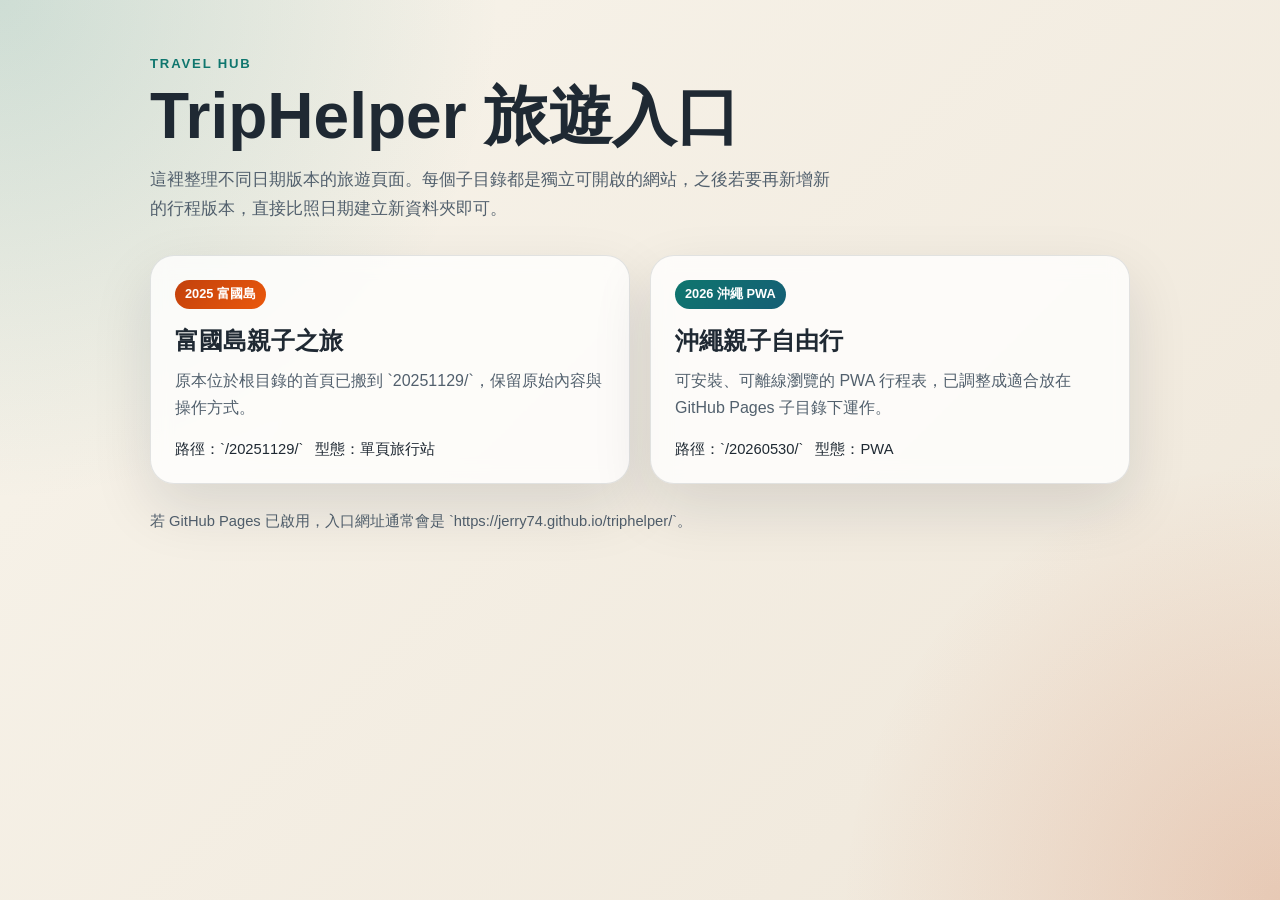
==== commit d8f55f01: "Publish latest trip site updates" ====
--- a/index.html
+++ b/index.html
@@ -3,7 +3,7 @@
 <head>
   <meta charset="utf-8">
   <meta name="viewport" content="width=device-width, initial-scale=1">
-  <title>Jerry 旅遊網頁入口</title>
+  <title>TripHelper 旅遊入口</title>
   <style>
     :root {
       --bg: #f4efe6;
@@ -149,7 +149,7 @@
   <main>
     <section class="hero">
       <p class="eyebrow">Travel Hub</p>
-      <h1>Jerry 旅遊網頁入口</h1>
+      <h1>TripHelper 旅遊入口</h1>
       <p class="lead">這裡整理不同日期版本的旅遊頁面。每個子目錄都是獨立可開啟的網站，之後若要再新增新的行程版本，直接比照日期建立新資料夾即可。</p>
     </section>
 
@@ -176,7 +176,7 @@
     </section>
 
     <footer>
-      <p>若 GitHub Pages 已啟用，入口網址通常會是 `https://jerry74.github.io/myweb/`。</p>
+      <p>若 GitHub Pages 已啟用，入口網址通常會是 `https://jerry74.github.io/triphelper/`。</p>
     </footer>
   </main>
 </body>
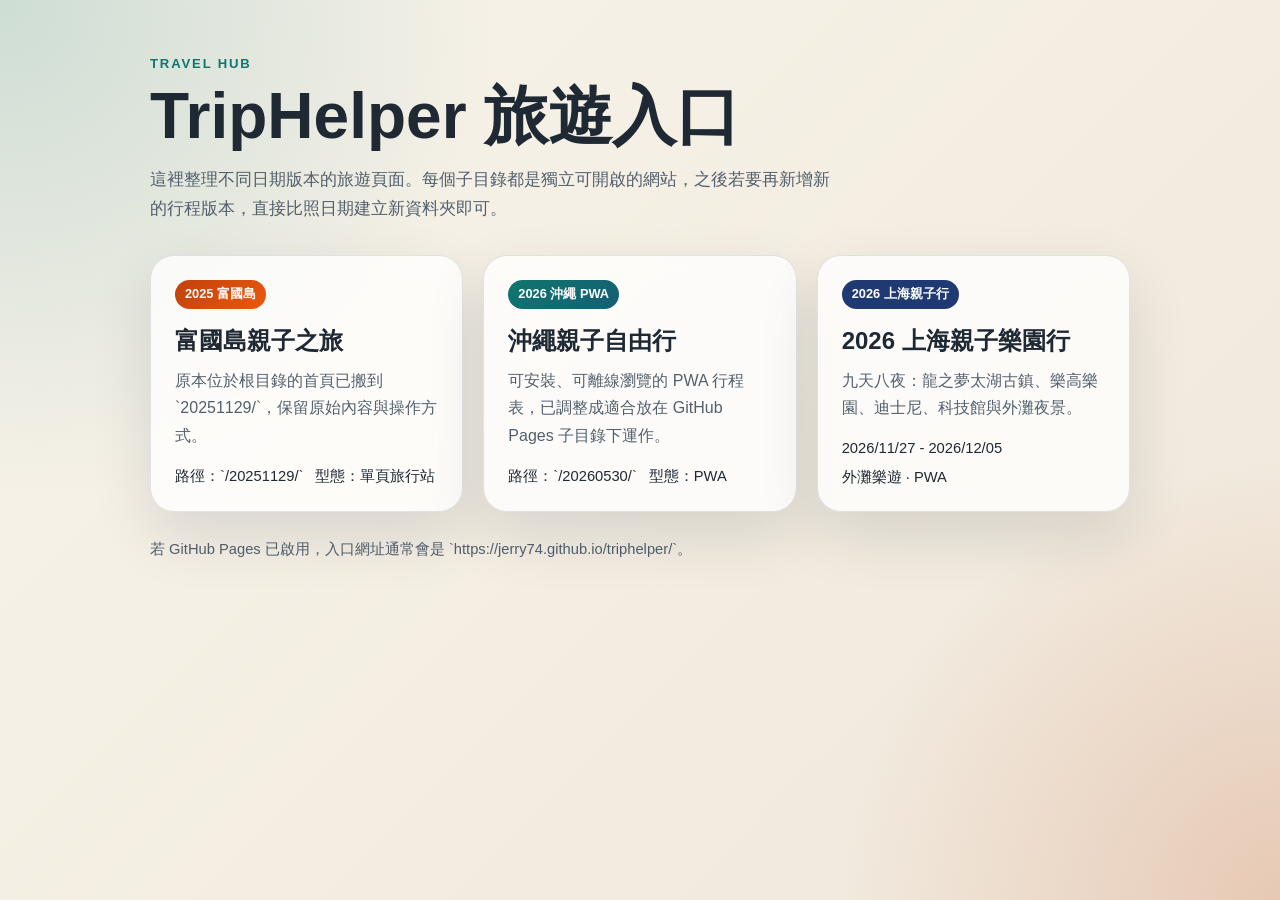
==== commit c9aae249: "Add 20261127 Shanghai family trip page New itinerary PWA generated from data/trips/20261127-shanghai" ====
--- a/index.html
+++ b/index.html
@@ -103,6 +103,10 @@
       background: linear-gradient(135deg, var(--accent), #155e75);
     }
 
+    .card[style*="--card-accent"] .badge {
+      background: var(--card-accent);
+    }
+
     .badge.warm {
       background: linear-gradient(135deg, var(--accent-2), #ea580c);
     }
@@ -154,6 +158,7 @@
     </section>
 
     <section class="grid" aria-label="旅遊版本清單">
+      <!-- TRIP-PAGES:START -->
       <a class="card" href="./20251129/">
         <span class="badge warm">2025 富國島</span>
         <h2>富國島親子之旅</h2>
@@ -173,6 +178,16 @@
           <span>型態：PWA</span>
         </div>
       </a>
+      <a class="card" href="./20261127/" data-trip="20261127" style="--card-accent: #1f3a73">
+        <span class="badge">2026 上海親子行</span>
+        <h2>2026 上海親子樂園行</h2>
+        <p>九天八夜：龍之夢太湖古鎮、樂高樂園、迪士尼、科技館與外灘夜景。</p>
+        <div class="meta">
+          <span>2026/11/27 - 2026/12/05</span>
+          <span>外灘樂遊 · PWA</span>
+        </div>
+      </a>
+      <!-- TRIP-PAGES:END -->
     </section>
 
     <footer>
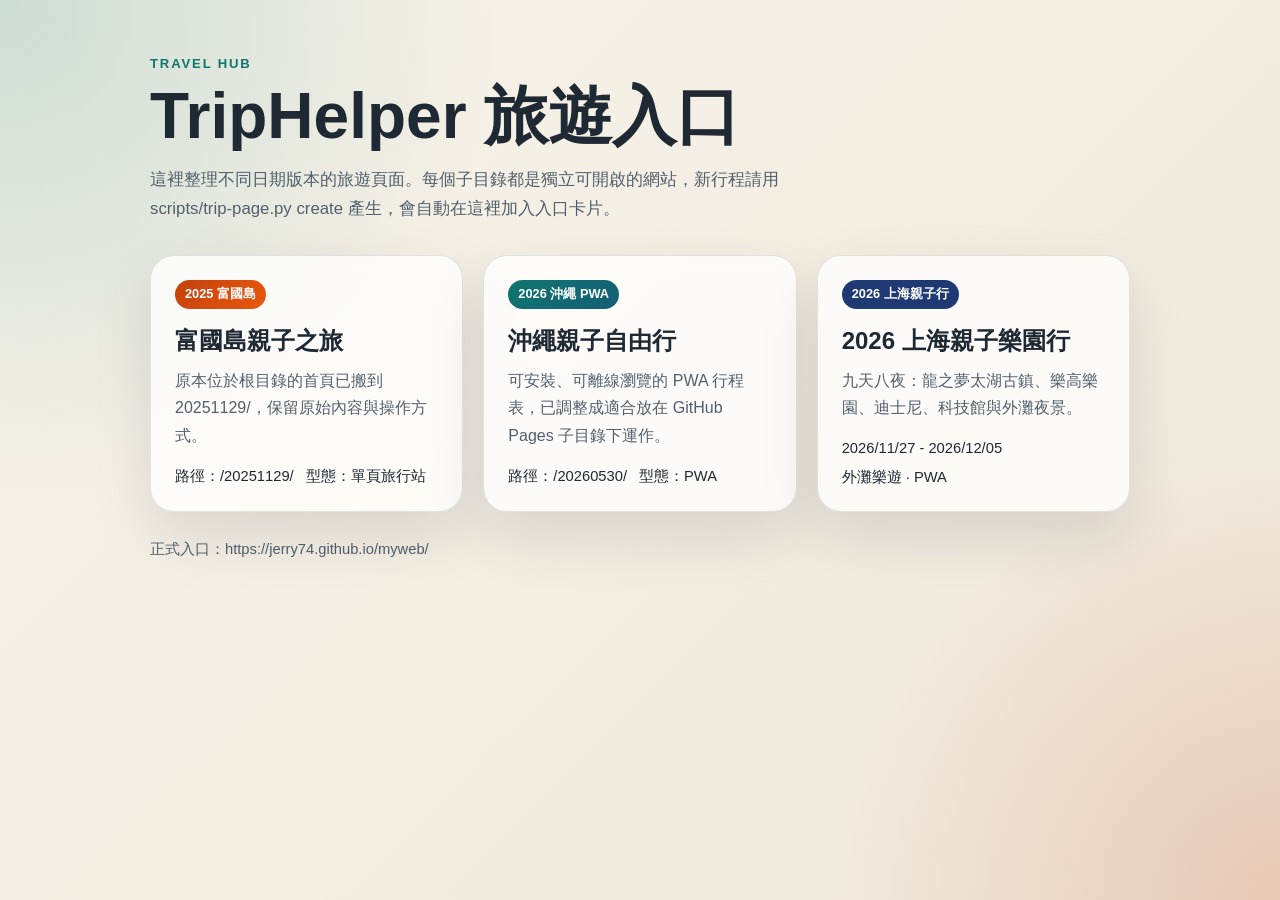
==== commit 799f10b7: "feat: streamline new trip and style workflow - Make design-system/triphelper-next/styles.json the si" ====
--- a/index.html
+++ b/index.html
@@ -154,7 +154,7 @@
     <section class="hero">
       <p class="eyebrow">Travel Hub</p>
       <h1>TripHelper 旅遊入口</h1>
-      <p class="lead">這裡整理不同日期版本的旅遊頁面。每個子目錄都是獨立可開啟的網站，之後若要再新增新的行程版本，直接比照日期建立新資料夾即可。</p>
+      <p class="lead">這裡整理不同日期版本的旅遊頁面。每個子目錄都是獨立可開啟的網站，新行程請用 scripts/trip-page.py create 產生，會自動在這裡加入入口卡片。</p>
     </section>
 
     <section class="grid" aria-label="旅遊版本清單">
@@ -162,9 +162,9 @@
       <a class="card" href="./20251129/">
         <span class="badge warm">2025 富國島</span>
         <h2>富國島親子之旅</h2>
-        <p>原本位於根目錄的首頁已搬到 `20251129/`，保留原始內容與操作方式。</p>
+        <p>原本位於根目錄的首頁已搬到 20251129/，保留原始內容與操作方式。</p>
         <div class="meta">
-          <span>路徑：`/20251129/`</span>
+          <span>路徑：/20251129/</span>
           <span>型態：單頁旅行站</span>
         </div>
       </a>
@@ -174,7 +174,7 @@
         <h2>沖繩親子自由行</h2>
         <p>可安裝、可離線瀏覽的 PWA 行程表，已調整成適合放在 GitHub Pages 子目錄下運作。</p>
         <div class="meta">
-          <span>路徑：`/20260530/`</span>
+          <span>路徑：/20260530/</span>
           <span>型態：PWA</span>
         </div>
       </a>
@@ -191,7 +191,7 @@
     </section>
 
     <footer>
-      <p>若 GitHub Pages 已啟用，入口網址通常會是 `https://jerry74.github.io/triphelper/`。</p>
+      <p>正式入口：https://jerry74.github.io/myweb/</p>
     </footer>
   </main>
 </body>
